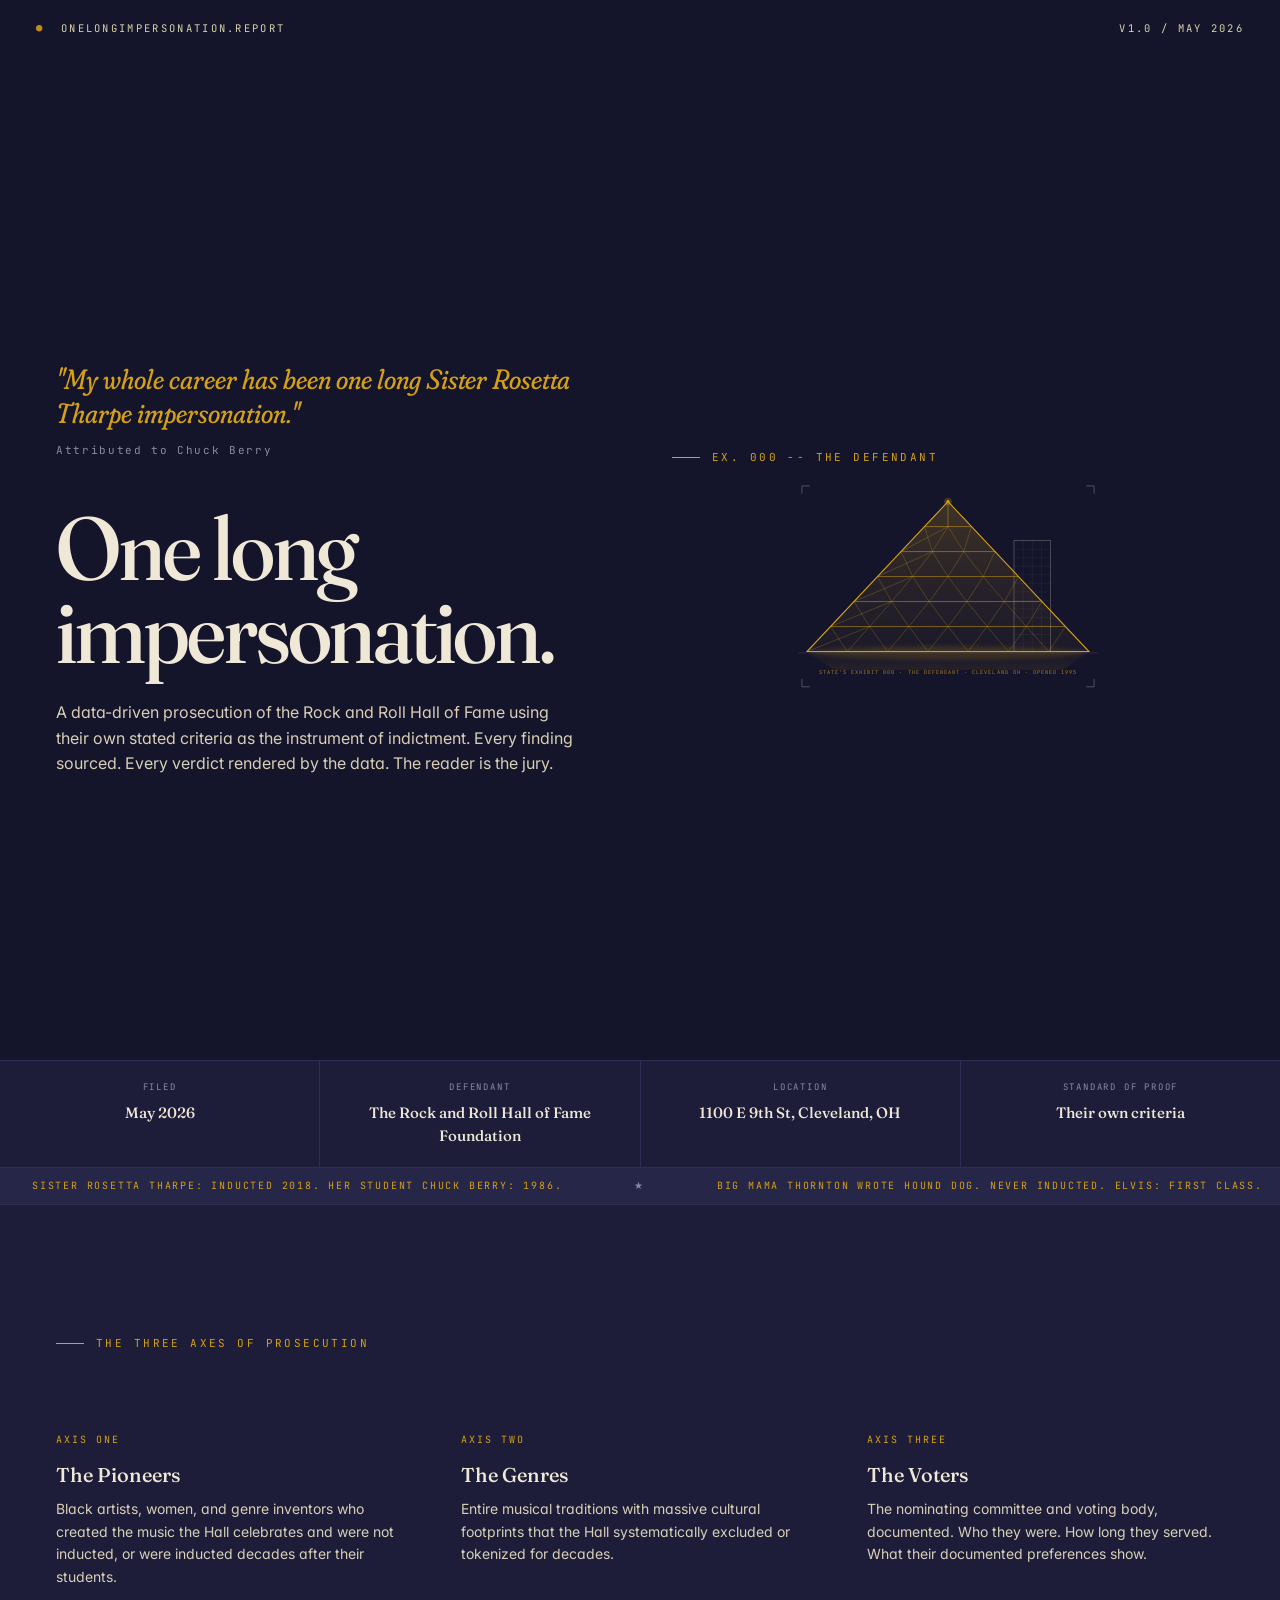
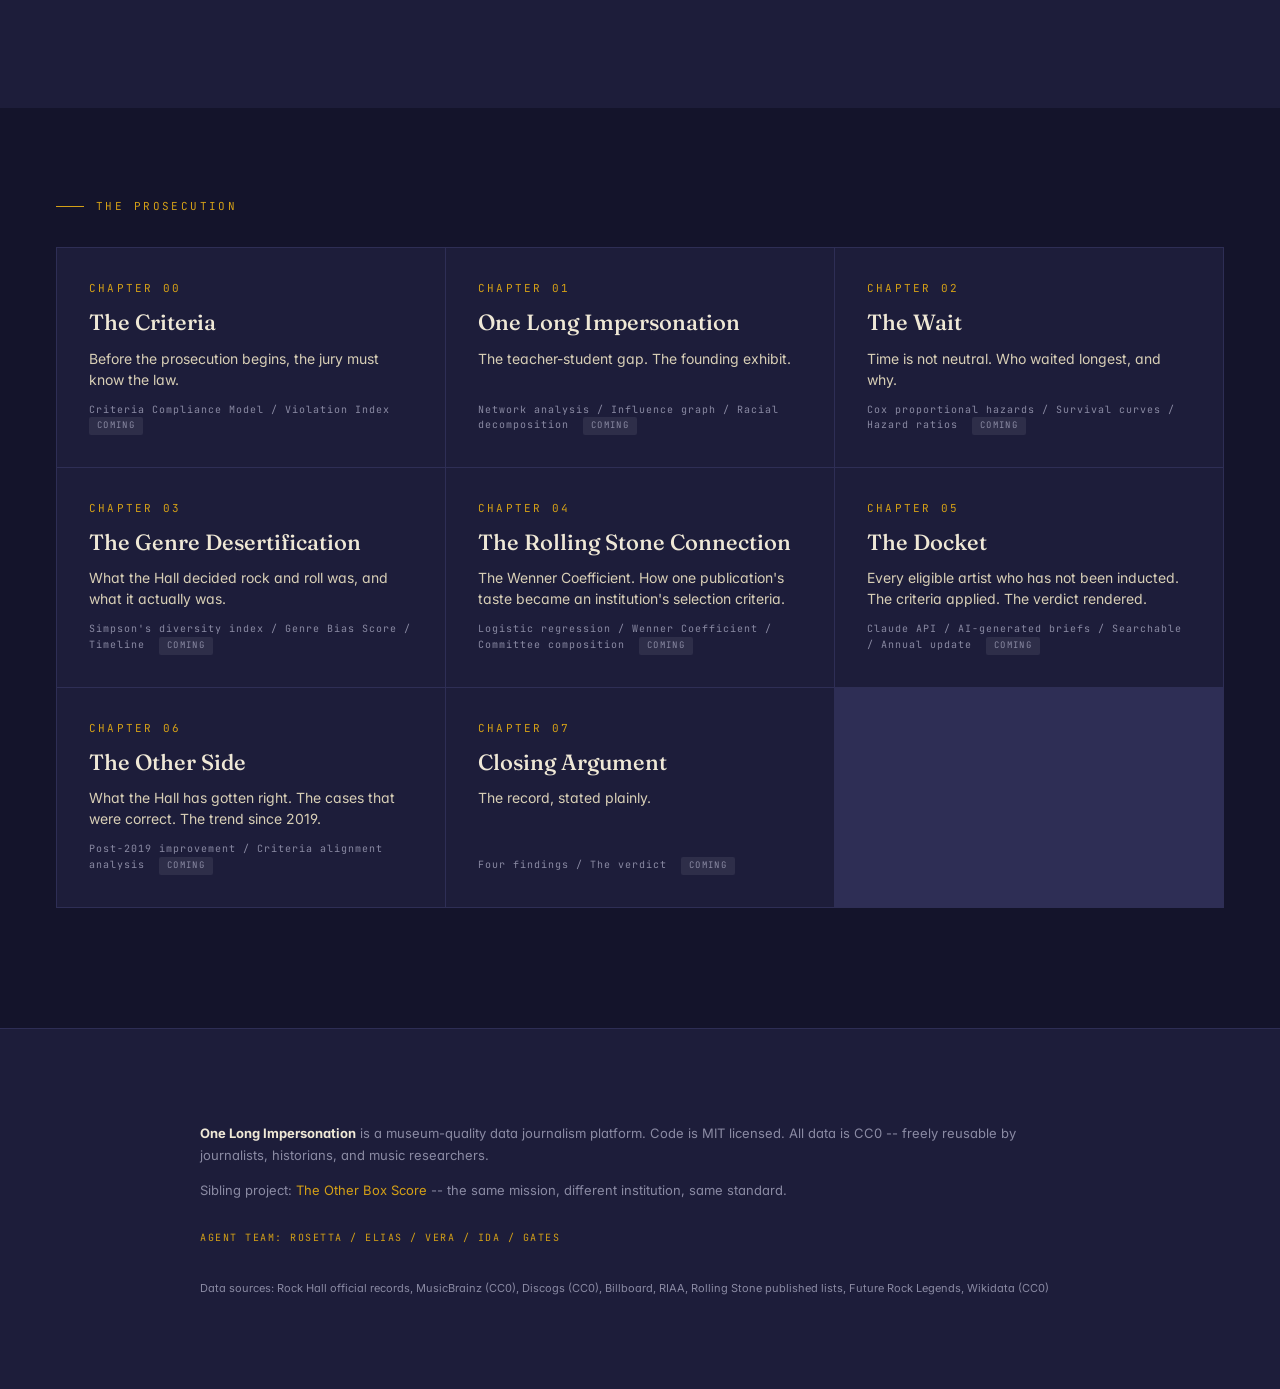
==== site/index.html @ cdcd9667 "[site] feat: Rock Hall-aware landing page with I.M. Pei pyramid Landing page now features: - I.M. Pe" ====
<!doctype html>
<html lang="en">
<head>
<meta charset="utf-8">
<title>One Long Impersonation -- A data-driven prosecution of the Rock and Roll Hall of Fame</title>
<meta name="viewport" content="width=device-width,initial-scale=1">
<meta name="description" content="A data-driven prosecution of the Rock and Roll Hall of Fame using their own stated criteria. Museum quality. Legally defensible. CC0 data.">
<meta property="og:title" content="One Long Impersonation">
<meta property="og:description" content="A data-driven prosecution of the Rock and Roll Hall of Fame using their own stated criteria. Museum quality. CC0 data.">
<meta property="og:type" content="website">
<meta property="og:url" content="https://onelongimpersonation.report/">
<meta property="og:site_name" content="One Long Impersonation">
<meta name="twitter:card" content="summary_large_image">
<meta name="twitter:title" content="One Long Impersonation">
<meta name="twitter:description" content="A data-driven prosecution of the Rock and Roll Hall of Fame using their own stated criteria.">
<link rel="stylesheet" href="../shared/design-tokens.css">
<style>
  /* ============================================
     HERO -- full-height with pyramid
     ============================================ */
  .shell-hero {
    min-height: 100vh;
    display: flex;
    flex-direction: column;
    justify-content: center;
    padding: 120px 0 40px;
    position: relative;
    overflow: hidden;
  }

  .hero-layout {
    display: grid;
    grid-template-columns: 1fr 1fr;
    gap: 64px;
    align-items: center;
  }

  .shell-quote {
    font-family: var(--serif);
    font-variation-settings: "SOFT" 100, "opsz" 144;
    font-style: italic;
    font-weight: 400;
    font-size: clamp(18px, 2.5vw, 28px);
    color: var(--gold);
    line-height: 1.2;
    margin: 0 0 12px;
  }

  .shell-attribution {
    font-family: var(--mono);
    font-size: 11px;
    letter-spacing: 0.15em;
    color: var(--mute);
    margin: 0 0 48px;
  }

  .shell-title {
    font-family: var(--serif);
    font-weight: 500;
    font-variation-settings: "SOFT" 30, "opsz" 144, "WONK" 0;
    font-size: clamp(44px, 7vw, 96px);
    letter-spacing: -0.025em;
    line-height: 0.92;
    color: var(--cream);
    margin: 0 0 28px;
  }

  .shell-subtitle {
    font-size: 16px;
    color: var(--cream-2);
    max-width: 520px;
    line-height: 1.6;
    margin: 0;
  }

  /* Pyramid container */
  .pyramid-exhibit {
    display: flex;
    flex-direction: column;
    align-items: center;
  }

  /* ============================================
     DOCKET STRIP -- the defendant named
     ============================================ */
  .docket-strip {
    display: flex;
    justify-content: center;
    gap: 0;
    border-top: 1px solid var(--rule);
    border-bottom: 1px solid var(--rule);
    background: var(--ink-2);
  }

  .docket-strip__item {
    flex: 1;
    padding: 20px 32px;
    text-align: center;
    border-right: 1px solid var(--rule);
  }

  .docket-strip__item:last-child {
    border-right: none;
  }

  .docket-strip__label {
    font-family: var(--mono);
    font-size: 9px;
    letter-spacing: 0.2em;
    text-transform: uppercase;
    color: var(--mute);
    margin-bottom: 6px;
  }

  .docket-strip__value {
    font-family: var(--serif);
    font-size: 15px;
    color: var(--cream);
    font-weight: 500;
  }

  /* ============================================
     MARQUEE -- scrolling prosecution facts
     ============================================ */
  .marquee-strip {
    overflow: hidden;
    white-space: nowrap;
    background: var(--ink-3);
    border-bottom: 1px solid var(--rule);
    padding: 10px 0;
    font-family: var(--mono);
    font-size: 10px;
    letter-spacing: 0.18em;
    text-transform: uppercase;
    color: var(--gold);
  }

  .marquee-inner {
    display: inline-block;
    animation: marquee-scroll 80s linear infinite;
  }

  .marquee-inner span {
    padding: 0 32px;
  }

  .marquee-star {
    color: var(--mute);
    padding: 0 8px;
  }

  @keyframes marquee-scroll {
    0%   { transform: translateX(0); }
    100% { transform: translateX(-50%); }
  }

  /* ============================================
     THREE AXES -- the prosecution's structure
     ============================================ */
  .axes-grid {
    display: grid;
    grid-template-columns: repeat(3, 1fr);
    gap: 48px;
    margin-top: 48px;
  }

  .axis-card__number {
    font-family: var(--mono);
    font-size: 10px;
    letter-spacing: 0.2em;
    color: var(--gold);
    text-transform: uppercase;
    margin-bottom: 12px;
  }

  .axis-card__title {
    font-family: var(--serif);
    font-size: 20px;
    font-weight: 500;
    color: var(--cream);
    margin-bottom: 8px;
  }

  .axis-card__desc {
    font-size: 14px;
    color: var(--cream-2);
    line-height: 1.6;
  }

  /* ============================================
     CHAPTER GRID
     ============================================ */
  .chapter-grid {
    display: grid;
    grid-template-columns: repeat(auto-fill, minmax(320px, 1fr));
    gap: 1px;
    background: var(--rule);
    border: 1px solid var(--rule);
  }

  .chapter-card {
    background: var(--ink-2);
    padding: 32px;
    display: flex;
    flex-direction: column;
    gap: 12px;
    transition: background 0.15s;
    text-decoration: none;
    color: inherit;
  }

  .chapter-card:hover { background: var(--ink-3); }

  .chapter-card__number {
    font-family: var(--mono);
    font-size: 11px;
    letter-spacing: 0.2em;
    color: var(--gold);
    text-transform: uppercase;
  }

  .chapter-card__title {
    font-family: var(--serif);
    font-size: 22px;
    font-weight: 500;
    color: var(--cream);
    line-height: 1.2;
  }

  .chapter-card__desc {
    font-size: 14px;
    color: var(--cream-2);
    line-height: 1.5;
  }

  .chapter-card__meta {
    font-family: var(--mono);
    font-size: 10px;
    letter-spacing: 0.1em;
    color: var(--mute);
    margin-top: auto;
  }

  .chapter-card__status {
    display: inline-block;
    padding: 2px 8px;
    border-radius: 2px;
    font-family: var(--mono);
    font-size: 9px;
    letter-spacing: 0.15em;
    text-transform: uppercase;
  }

  .chapter-card__status--live {
    background: rgba(212,166,74,0.15);
    color: var(--gold);
  }

  .chapter-card__status--coming {
    background: rgba(138,138,163,0.15);
    color: var(--mute);
  }

  /* Colophon */
  .colophon {
    font-size: 13px;
    color: var(--mute);
    line-height: 1.7;
  }
  .colophon a { color: var(--gold); text-decoration: none; }
  .colophon a:hover { text-decoration: underline; }

  /* ============================================
     RESPONSIVE
     ============================================ */
  @media (max-width: 768px) {
    .hero-layout { grid-template-columns: 1fr; gap: 40px; }
    .pyramid-exhibit { order: -1; }
    .axes-grid { grid-template-columns: 1fr; gap: 32px; }
    .chapter-grid { grid-template-columns: 1fr; }
    .docket-strip { flex-direction: column; }
    .docket-strip__item { border-right: none; border-bottom: 1px solid var(--rule); padding: 14px 24px; }
    .docket-strip__item:last-child { border-bottom: none; }
  }
</style>
</head>
<body>

<!-- Masthead -->
<div style="position:fixed; top:0; left:0; right:0; z-index:40; display:flex; justify-content:space-between; align-items:center; padding:20px 36px; mix-blend-mode:difference; color:var(--cream); pointer-events:none; font-family:var(--mono); font-size:10.5px; letter-spacing:0.22em; text-transform:uppercase">
  <span><span style="color:var(--gold)">&#9679;</span>&nbsp;&nbsp;onelongimpersonation.report</span>
  <span>v1.0 / May 2026</span>
</div>

<!-- =====================================================
     HERO -- Quote + Title + Pyramid Exhibit
     ===================================================== -->
<section class="section section--ink shell-hero">
  <div class="container">
    <div class="hero-layout">

      <div>
        <blockquote class="shell-quote">
          "My whole career has been one long Sister Rosetta Tharpe impersonation."
        </blockquote>
        <p class="shell-attribution">Attributed to Chuck Berry</p>

        <h1 class="shell-title">One long<br>impersonation.</h1>

        <p class="shell-subtitle">
          A data-driven prosecution of the Rock and Roll Hall of Fame using their own stated criteria
          as the instrument of indictment. Every finding sourced. Every verdict rendered by the data.
          The reader is the jury.
        </p>
      </div>

      <div class="pyramid-exhibit">
        <div class="exhibit-label" style="margin-bottom:16px; align-self:flex-start">
          <span>Ex. 000 -- The Defendant</span>
        </div>
        <div id="pyramid-svg"></div>
      </div>

    </div>
  </div>
</section>

<!-- =====================================================
     DOCKET STRIP -- Filed / Defendant / Standard
     ===================================================== -->
<div class="docket-strip">
  <div class="docket-strip__item">
    <div class="docket-strip__label">Filed</div>
    <div class="docket-strip__value">May 2026</div>
  </div>
  <div class="docket-strip__item">
    <div class="docket-strip__label">Defendant</div>
    <div class="docket-strip__value">The Rock and Roll Hall of Fame Foundation</div>
  </div>
  <div class="docket-strip__item">
    <div class="docket-strip__label">Location</div>
    <div class="docket-strip__value">1100 E 9th St, Cleveland, OH</div>
  </div>
  <div class="docket-strip__item">
    <div class="docket-strip__label">Standard of Proof</div>
    <div class="docket-strip__value">Their own criteria</div>
  </div>
</div>

<!-- =====================================================
     MARQUEE -- Scrolling prosecution facts
     ===================================================== -->
<div class="marquee-strip">
  <div class="marquee-inner">
    <span>Sister Rosetta Tharpe: inducted 2018. Her student Chuck Berry: 1986.</span>
    <span class="marquee-star">&#9733;</span>
    <span>Big Mama Thornton wrote Hound Dog. Never inducted. Elvis: first class.</span>
    <span class="marquee-star">&#9733;</span>
    <span>First heavy metal induction: 2006. The Hall opened in 1986.</span>
    <span class="marquee-star">&#9733;</span>
    <span>Electronic music inductions under Wenner: zero.</span>
    <span class="marquee-star">&#9733;</span>
    <span>Wenner, 2022: "Foreigner, Boston, Styx -- that whole era never came up."</span>
    <span class="marquee-star">&#9733;</span>
    <span>RS coverage vs wait time: rho = -0.43. 4 years with coverage. 13 without.</span>
    <span class="marquee-star">&#9733;</span>
    <span>Genre diversity improved 1.19x after Wenner exited.</span>
    <span class="marquee-star">&#9733;</span>
    <span>113 eligible artists. 113 cases built. The docket is open.</span>
    <span class="marquee-star">&#9733;</span>
    <!-- Duplicate for seamless loop -->
    <span>Sister Rosetta Tharpe: inducted 2018. Her student Chuck Berry: 1986.</span>
    <span class="marquee-star">&#9733;</span>
    <span>Big Mama Thornton wrote Hound Dog. Never inducted. Elvis: first class.</span>
    <span class="marquee-star">&#9733;</span>
    <span>First heavy metal induction: 2006. The Hall opened in 1986.</span>
    <span class="marquee-star">&#9733;</span>
    <span>Electronic music inductions under Wenner: zero.</span>
    <span class="marquee-star">&#9733;</span>
    <span>Wenner, 2022: "Foreigner, Boston, Styx -- that whole era never came up."</span>
    <span class="marquee-star">&#9733;</span>
    <span>RS coverage vs wait time: rho = -0.43. 4 years with coverage. 13 without.</span>
    <span class="marquee-star">&#9733;</span>
    <span>Genre diversity improved 1.19x after Wenner exited.</span>
    <span class="marquee-star">&#9733;</span>
    <span>113 eligible artists. 113 cases built. The docket is open.</span>
    <span class="marquee-star">&#9733;</span>
  </div>
</div>

<!-- =====================================================
     THREE AXES OF PROSECUTION
     ===================================================== -->
<section class="section section--ink2">
  <div class="container">
    <div class="exhibit-label" style="margin-bottom:32px">
      <span>The Three Axes of Prosecution</span>
    </div>

    <div class="axes-grid">
      <div class="axis-card">
        <div class="axis-card__number">Axis One</div>
        <div class="axis-card__title">The Pioneers</div>
        <div class="axis-card__desc">
          Black artists, women, and genre inventors who created the music the Hall celebrates
          and were not inducted, or were inducted decades after their students.
        </div>
      </div>
      <div class="axis-card">
        <div class="axis-card__number">Axis Two</div>
        <div class="axis-card__title">The Genres</div>
        <div class="axis-card__desc">
          Entire musical traditions with massive cultural footprints that the Hall
          systematically excluded or tokenized for decades.
        </div>
      </div>
      <div class="axis-card">
        <div class="axis-card__number">Axis Three</div>
        <div class="axis-card__title">The Voters</div>
        <div class="axis-card__desc">
          The nominating committee and voting body, documented. Who they were.
          How long they served. What their documented preferences show.
        </div>
      </div>
    </div>
  </div>
</section>

<!-- =====================================================
     CHAPTERS
     ===================================================== -->
<section class="section section--ink" style="padding-top:80px" id="chapters">
  <div class="container">
    <div class="exhibit-label" style="margin-bottom:32px">
      <span>The Prosecution</span>
    </div>
    <div class="chapter-grid" id="chapter-grid"></div>
  </div>
</section>

<!-- =====================================================
     COLOPHON
     ===================================================== -->
<section class="section section--ink2" style="padding:80px 0; border-top:1px solid var(--rule)">
  <div class="container container--narrow colophon">
    <p><strong style="color:var(--cream)">One Long Impersonation</strong> is a museum-quality data journalism
    platform. Code is MIT licensed. All data is CC0 -- freely reusable by journalists, historians,
    and music researchers.</p>

    <p>Sibling project: <a href="https://theotherboxscore.org">The Other Box Score</a> --
    the same mission, different institution, same standard.</p>

    <p style="margin-top:24px">
      <span class="mono" style="font-size:10px; letter-spacing:0.15em; text-transform:uppercase; color:var(--gold)">
        Agent team: Rosetta / Elias / Vera / Ida / Gates
      </span>
    </p>

    <p style="margin-top:32px; font-size:11px; color:var(--mute)">
      Data sources: Rock Hall official records, MusicBrainz (CC0), Discogs (CC0),
      Billboard, RIAA, Rolling Stone published lists, Future Rock Legends, Wikidata (CC0)
    </p>
  </div>
</section>

<!-- =====================================================
     SCRIPTS
     ===================================================== -->
<script>
(function() {
  // ---- PYRAMID SVG (I.M. Pei's Rock Hall) ----
  var W = 460, H = 320;
  var accent = '#d4a017', ink = '#efe8d6';
  var apex = { x: W * 0.50, y: 30 };
  var baseL = { x: W * 0.03, y: H - 60 };
  var baseR = { x: W * 0.97, y: H - 60 };
  var bands = 6;

  function lerp(a, b, t) { return { x: a.x + (b.x - a.x) * t, y: a.y + (b.y - a.y) * t }; }

  var bandLines = [];
  for (var i = 1; i <= bands; i++) {
    var t = i / bands;
    bandLines.push({ a: lerp(apex, baseL, t), b: lerp(apex, baseR, t), t: t });
  }

  // Trusses
  var trussPaths = '';
  for (var i = 1; i <= bands; i++) {
    var top = i === 1 ? { a: apex, b: apex } : { a: bandLines[i - 2].a, b: bandLines[i - 2].b };
    var bottom = bandLines[i - 1];
    var segs = i + 1, segsT = i;
    var ptsTop = [], ptsBot = [];
    for (var k = 0; k <= segsT; k++) {
      var tt = segsT === 0 ? 0 : k / segsT;
      ptsTop.push({ x: top.a.x + (top.b.x - top.a.x) * tt, y: top.a.y + (top.b.y - top.a.y) * tt });
    }
    for (var k = 0; k <= segs; k++) {
      var tt = k / segs;
      ptsBot.push({ x: bottom.a.x + (bottom.b.x - bottom.a.x) * tt, y: bottom.a.y + (bottom.b.y - bottom.a.y) * tt });
    }
    for (var k = 0; k < ptsBot.length; k++) {
      var bp = ptsBot[k];
      var leftIdx = Math.max(0, Math.floor(k * segsT / segs));
      var rightIdx = Math.min(segsT, leftIdx + 1);
      if (ptsTop[leftIdx]) trussPaths += '<line x1="'+bp.x+'" y1="'+bp.y+'" x2="'+ptsTop[leftIdx].x+'" y2="'+ptsTop[leftIdx].y+'"/>';
      if (ptsTop[rightIdx] && rightIdx !== leftIdx) trussPaths += '<line x1="'+bp.x+'" y1="'+bp.y+'" x2="'+ptsTop[rightIdx].x+'" y2="'+ptsTop[rightIdx].y+'"/>';
    }
  }

  // Tower
  var towerW = 56, towerH = 170;
  var towerX = W * 0.72, towerY = H - 60 - towerH;
  var towerLines = '';
  for (var i = 1; i <= 12; i++) towerLines += '<line x1="'+towerX+'" x2="'+(towerX+towerW)+'" y1="'+(towerY+i*towerH/13)+'" y2="'+(towerY+i*towerH/13)+'" stroke="'+ink+'" stroke-opacity="0.18" stroke-width="0.5"/>';
  for (var i = 1; i <= 3; i++) towerLines += '<line x1="'+(towerX+i*towerW/4)+'" x2="'+(towerX+i*towerW/4)+'" y1="'+towerY+'" y2="'+(towerY+towerH)+'" stroke="'+ink+'" stroke-opacity="0.18" stroke-width="0.5"/>';

  // Band lines
  var bandPaths = '';
  for (var i = 0; i < bandLines.length; i++) {
    var b = bandLines[i];
    bandPaths += '<line x1="'+b.a.x+'" y1="'+b.a.y+'" x2="'+b.b.x+'" y2="'+b.b.y+'"/>';
  }

  var svg = '<svg viewBox="0 0 '+W+' '+H+'" width="100%" style="display:block;max-width:460px" role="img" aria-label="I.M. Pei Rock and Roll Hall of Fame building, Cleveland OH. Prosecution Exhibit 000: The Defendant.">' +
    '<defs>' +
      '<linearGradient id="pg" x1="0" y1="0" x2="0" y2="1"><stop offset="0%" stop-color="'+accent+'" stop-opacity="0.22"/><stop offset="55%" stop-color="'+accent+'" stop-opacity="0.10"/><stop offset="100%" stop-color="'+accent+'" stop-opacity="0.04"/></linearGradient>' +
      '<linearGradient id="pgw" x1="0" y1="0" x2="0" y2="1"><stop offset="0%" stop-color="'+accent+'" stop-opacity="0"/><stop offset="100%" stop-color="'+accent+'" stop-opacity="0.18"/></linearGradient>' +
      '<filter id="ps" x="-20%" y="-20%" width="140%" height="140%"><feGaussianBlur stdDeviation="3"/></filter>' +
    '</defs>' +
    // Ground
    '<line x1="0" y1="'+(H-58)+'" x2="'+W+'" y2="'+(H-58)+'" stroke="'+ink+'" stroke-opacity="0.35" stroke-width="0.5"/>' +
    // Glow
    '<ellipse cx="'+(W/2)+'" cy="'+(H-58)+'" rx="'+(W*0.46)+'" ry="10" fill="'+accent+'" fill-opacity="0.18" filter="url(#ps)"/>' +
    // Tower
    '<g opacity="0.85"><rect x="'+towerX+'" y="'+towerY+'" width="'+towerW+'" height="'+towerH+'" fill="none" stroke="'+ink+'" stroke-opacity="0.55" stroke-width="0.8"/>'+towerLines+'</g>' +
    // Glass fill
    '<polygon points="'+apex.x+','+apex.y+' '+baseL.x+','+baseL.y+' '+baseR.x+','+baseR.y+'" fill="url(#pg)"/>' +
    // Trusses
    '<g stroke="'+accent+'" stroke-opacity="0.55" stroke-width="0.7">'+trussPaths+'</g>' +
    // Band lines
    '<g stroke="'+accent+'" stroke-opacity="0.85" stroke-width="0.9">'+bandPaths+'</g>' +
    // Outer edges
    '<polygon points="'+apex.x+','+apex.y+' '+baseL.x+','+baseL.y+' '+baseR.x+','+baseR.y+'" fill="none" stroke="'+accent+'" stroke-width="1.6"/>' +
    // Apex
    '<circle cx="'+apex.x+'" cy="'+apex.y+'" r="2.4" fill="'+accent+'"/><circle cx="'+apex.x+'" cy="'+apex.y+'" r="6" fill="'+accent+'" fill-opacity="0.25"/>' +
    // Floor reflection
    '<polygon points="'+baseL.x+','+baseL.y+' '+baseR.x+','+baseR.y+' '+(baseR.x-40)+','+(baseR.y+28)+' '+(baseL.x+40)+','+(baseL.y+28)+'" fill="url(#pgw)" opacity="0.55"/>' +
    // Crosshair ticks
    '<g stroke="'+ink+'" stroke-opacity="0.55" stroke-width="0.8" fill="none">' +
      '<path d="M6,6 L18,6 M6,6 L6,18"/>' +
      '<path d="M'+(W-6)+',6 L'+(W-18)+',6 M'+(W-6)+',6 L'+(W-6)+',18"/>' +
      '<path d="M6,'+(H-6)+' L18,'+(H-6)+' M6,'+(H-6)+' L6,'+(H-18)+'"/>' +
      '<path d="M'+(W-6)+','+(H-6)+' L'+(W-18)+','+(H-6)+' M'+(W-6)+','+(H-6)+' L'+(W-6)+','+(H-18)+'"/>' +
    '</g>' +
    // Exhibit label
    '<text x="'+apex.x+'" y="'+(H-26)+'" fill="'+accent+'" text-anchor="middle" font-family="\'JetBrains Mono\',monospace" font-size="8" letter-spacing="0.2em" text-transform="uppercase" opacity="0.75">STATE\'S EXHIBIT 000 &#183; THE DEFENDANT &#183; CLEVELAND OH &#183; OPENED 1995</text>' +
  '</svg>';

  document.getElementById('pyramid-svg').innerHTML = svg;

  // ---- CHAPTER GRID ----
  fetch('../chapters.json')
    .then(function(r) { return r.json(); })
    .then(function(data) {
      var grid = document.getElementById('chapter-grid');
      if (!grid || !data.chapters) return;
      data.chapters.forEach(function(ch) {
        var a = document.createElement('a');
        a.className = 'chapter-card';
        a.href = '..' + ch.url;
        var statusClass = ch.status === 'live' ? 'chapter-card__status--live' : 'chapter-card__status--coming';
        a.innerHTML =
          '<div class="chapter-card__number">Chapter ' + ch.number + '</div>' +
          '<div class="chapter-card__title">' + ch.title + '</div>' +
          '<div class="chapter-card__desc">' + ch.description + '</div>' +
          '<div class="chapter-card__meta">' + ch.meta +
            ' &nbsp;<span class="chapter-card__status ' + statusClass + '">' + ch.status + '</span></div>';
        grid.appendChild(a);
      });
    });
})();
</script>

</body>
</html>
---- shared/design-tokens.css ----
/* One Long Impersonation -- Shared Design Tokens */
/* Import this in every chapter and the shell */
/* Full design system documented in docs/design.md */

@import url("https://fonts.googleapis.com/css2?family=Fraunces:opsz,wght,SOFT,WONK@9..144,300..900,0..100,0..1&family=Inter:wght@300;400;500;600;700&family=JetBrains+Mono:wght@300;400;500;600&display=swap");

:root {
  /* Backgrounds */
  --ink:        #14142b;
  --ink-2:      #1d1d3a;
  --ink-3:      #262648;
  --rule:       #2e2e55;

  /* Paper surfaces (for light sections) */
  --paper:      #f1ece1;
  --paper-2:    #e8e1d1;
  --paper-3:    #ddd3bd;
  --bone:       #f6f2ea;

  /* Text */
  --cream:      #efe8d6;
  --cream-2:    #d8cfb6;
  --mute:       #8a8aa3;
  --rule-paper: #c8bea3;

  /* Accents */
  --gold:       #d4a017;
  --gold-hot:   #e8b727;
  --blood:      #b03434;
  --blood-deep: #7a1f1f;
  --moss:       #5f7d56;

  /* Typography */
  --serif:   "Fraunces", Georgia, serif;
  --sans:    "Inter", system-ui, sans-serif;
  --mono:    "JetBrains Mono", ui-monospace, monospace;
}

/* ------------------------------------------------
   TYPE SYSTEM
   ------------------------------------------------ */

/* Display -- large headlines */
.display {
  font-family: var(--serif);
  font-weight: 500;
  font-variation-settings: "SOFT" 30, "opsz" 144, "WONK" 0;
  letter-spacing: -0.02em;
  line-height: 0.96;
}

/* Display with wonk axis -- stylistic alternates */
.display-wonk {
  font-family: var(--serif);
  font-weight: 500;
  font-variation-settings: "SOFT" 60, "opsz" 144, "WONK" 1;
  letter-spacing: -0.025em;
  line-height: 0.95;
}

/* Serif body -- for pull quotes and opening statements */
.serif {
  font-family: var(--serif);
  font-variation-settings: "SOFT" 30, "opsz" 24;
}

/* Monospace -- for data labels, exhibit labels, annotations */
.mono {
  font-family: var(--mono);
  font-feature-settings: "ss02", "ss03";
}

/* Small caps -- for section labels and metadata */
.smallcaps {
  font-family: var(--sans);
  text-transform: uppercase;
  letter-spacing: 0.18em;
  font-weight: 600;
  font-size: 11px;
}

/* ------------------------------------------------
   SECTION PRIMITIVES
   ------------------------------------------------ */

.section { position: relative; padding: 120px 0; }
.section--paper { background: var(--paper); color: var(--ink); }
.section--bone  { background: var(--bone); color: var(--ink); }
.section--ink   { background: var(--ink); color: var(--cream); }
.section--ink2  { background: var(--ink-2); color: var(--cream); }

.container        { max-width: 1240px; margin: 0 auto; padding: 0 56px; }
.container--wide  { max-width: 1480px; }
.container--narrow { max-width: 880px; }

/* ------------------------------------------------
   COMPONENT TOKENS
   ------------------------------------------------ */

/* Horizontal rule */
.rule {
  height: 1px;
  background: currentColor;
  opacity: 0.18;
  border: 0;
  margin: 0;
}
.rule--gold {
  background: var(--gold);
  opacity: 0.55;
  height: 2px;
}

/* Exhibit label -- above every visualization */
.exhibit-label {
  display: inline-flex;
  align-items: center;
  gap: 12px;
  font-family: var(--mono);
  font-size: 11px;
  letter-spacing: 0.22em;
  text-transform: uppercase;
  color: var(--gold);
}
.exhibit-label::before {
  content: "";
  width: 28px;
  height: 1px;
  background: var(--gold);
}

/* Pull-quote / opening statement */
blockquote.statement {
  margin: 0;
  padding: 0;
  font-family: var(--serif);
  font-variation-settings: "SOFT" 100, "opsz" 144;
  font-style: italic;
  font-weight: 400;
  letter-spacing: -0.015em;
  line-height: 1.05;
}

/* Verdict stamp */
.stamp {
  display: inline-block;
  border: 2px solid var(--blood);
  color: var(--blood);
  padding: 6px 14px 4px;
  font-family: var(--serif);
  font-weight: 700;
  letter-spacing: 0.08em;
  text-transform: uppercase;
  transform: rotate(-3deg);
  font-size: 12px;
}

/* Cross-hatched accent pattern */
.hatch {
  background-image:
    repeating-linear-gradient(45deg,
      rgba(212,160,23,0.55) 0 1px,
      transparent 1px 6px);
}

/* Tabular numbers for data displays */
.tnum { font-variant-numeric: tabular-nums; }

/* ------------------------------------------------
   GLOBAL DEFAULTS
   ------------------------------------------------ */

html, body { margin: 0; padding: 0; }

body {
  background: var(--ink);
  color: var(--cream);
  font-family: var(--sans);
  font-size: 17px;
  line-height: 1.55;
  -webkit-font-smoothing: antialiased;
  text-rendering: optimizeLegibility;
  font-feature-settings: "ss01", "cv11";
}

a { color: inherit; text-decoration: none; }

::selection { background: var(--gold); color: var(--ink); }

::-webkit-scrollbar { width: 8px; }
::-webkit-scrollbar-track { background: transparent; }
::-webkit-scrollbar-thumb { background: rgba(212,160,23,0.3); border-radius: 4px; }

/* ------------------------------------------------
   RESPONSIVE
   ------------------------------------------------ */

@media (max-width: 768px) {
  .container { padding: 0 24px; }
  .section { padding: 80px 0; }
}

@media (max-width: 375px) {
  .container { padding: 0 16px; }
  .section { padding: 60px 0; }
  body { font-size: 15px; }
}
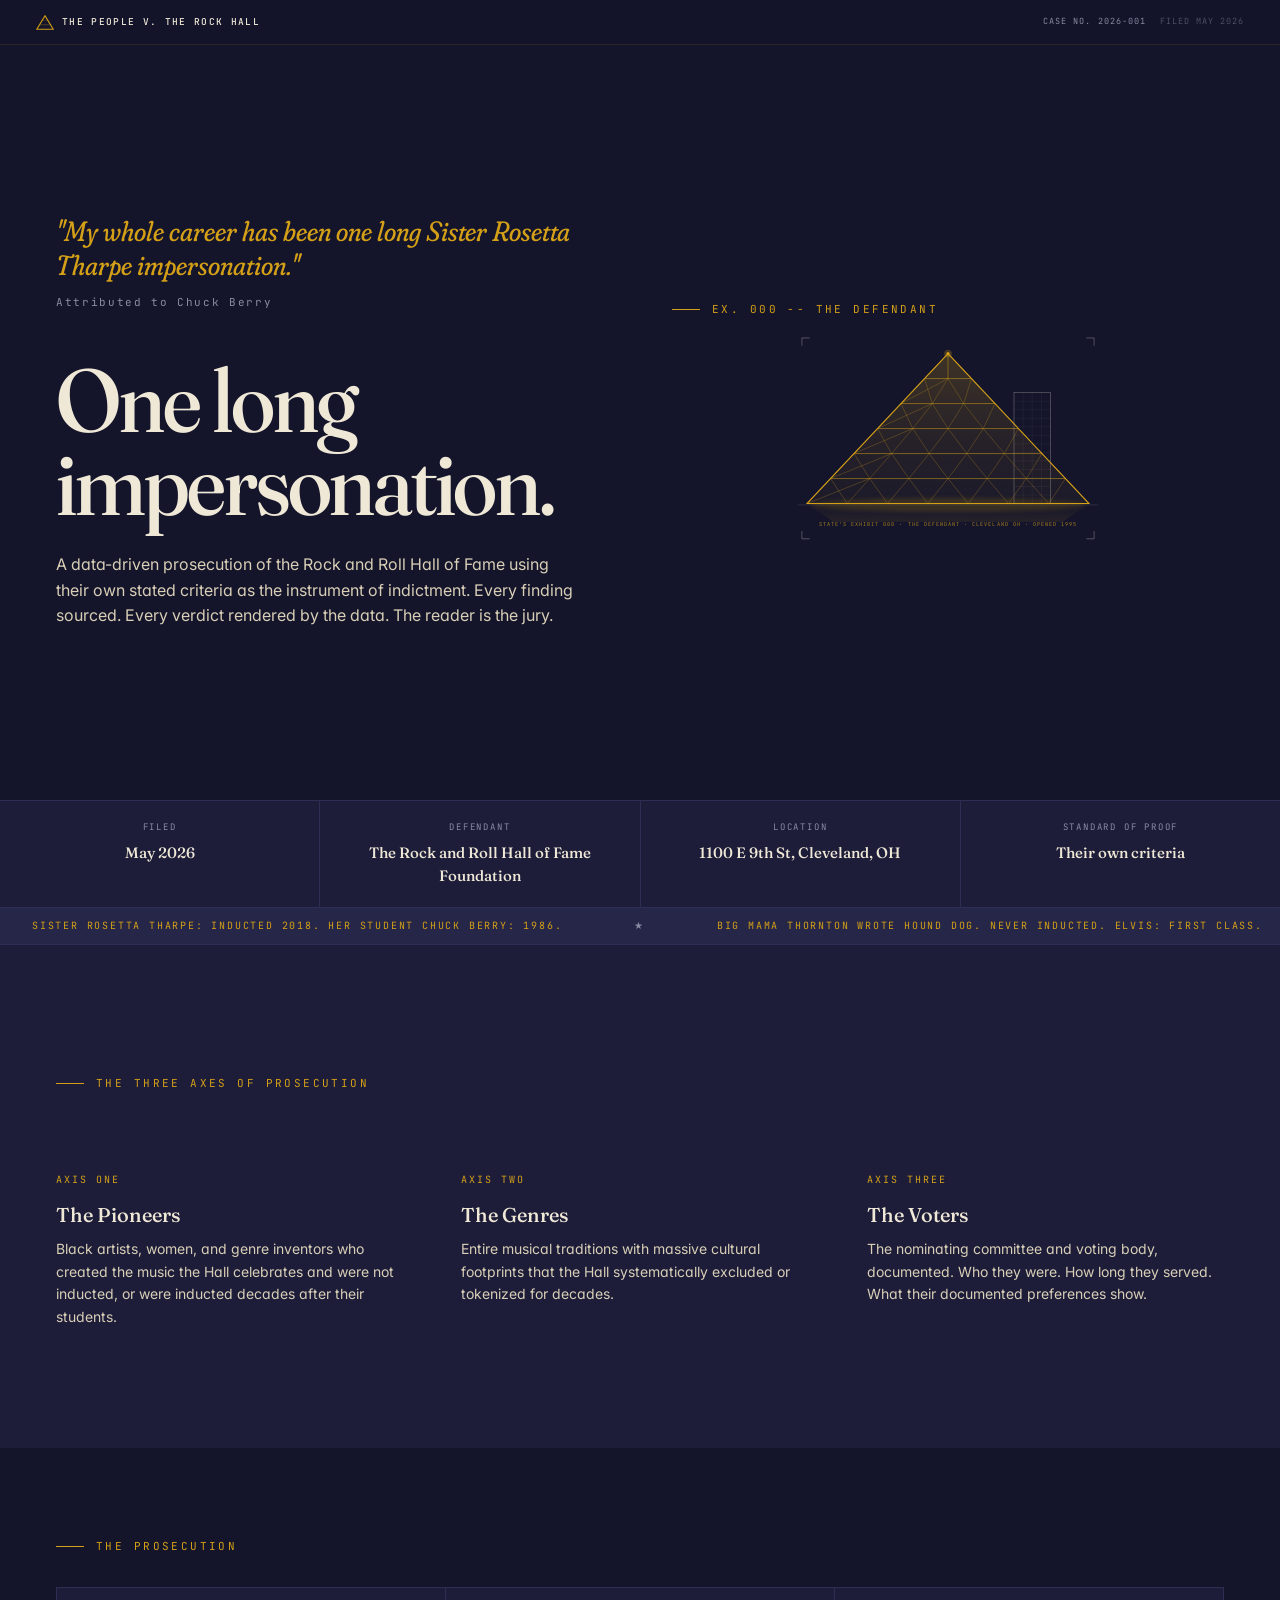
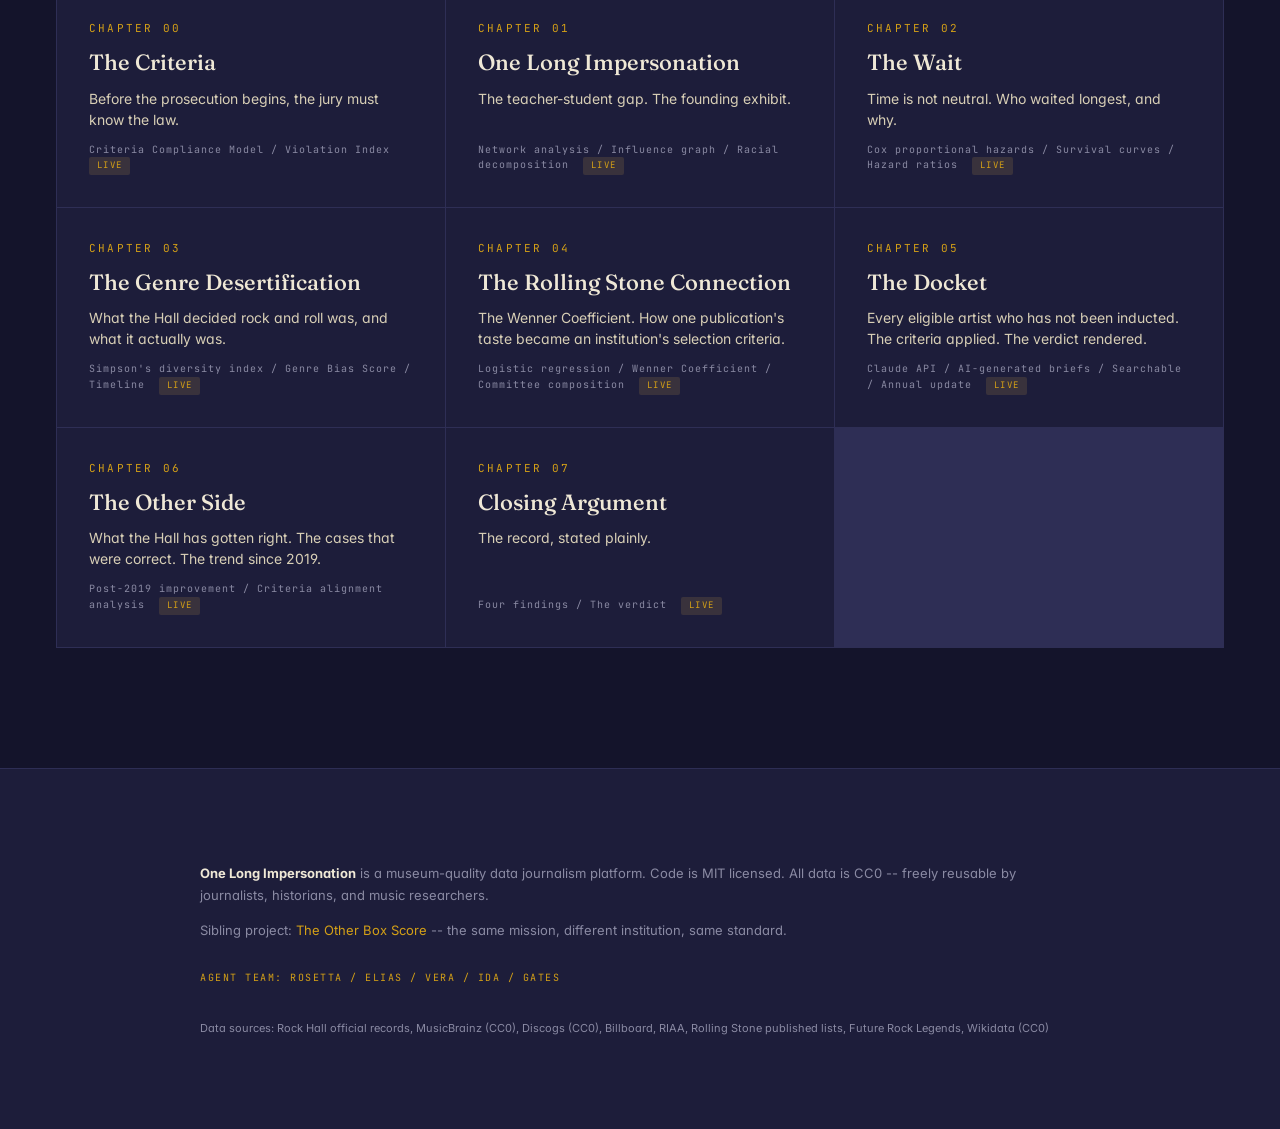
==== commit 1f98e880: "[site] feat: landing page nav matches chapter nav, hero fits viewport Replaced old inline masthead w" ====
--- a/site/index.html
+++ b/site/index.html
@@ -19,13 +19,15 @@
      HERO -- full-height with pyramid
      ============================================ */
   .shell-hero {
-    min-height: 100vh;
+    height: calc(100vh - 100px);
+    min-height: 500px;
     display: flex;
     flex-direction: column;
     justify-content: center;
-    padding: 120px 0 40px;
+    padding: 44px 0 0;
     position: relative;
     overflow: hidden;
+    box-sizing: border-box;
   }
 
   .hero-layout {
@@ -287,10 +289,15 @@
 <body>
 
 <!-- Masthead -->
-<div style="position:fixed; top:0; left:0; right:0; z-index:40; display:flex; justify-content:space-between; align-items:center; padding:20px 36px; mix-blend-mode:difference; color:var(--cream); pointer-events:none; font-family:var(--mono); font-size:10.5px; letter-spacing:0.22em; text-transform:uppercase">
-  <span><span style="color:var(--gold)">&#9679;</span>&nbsp;&nbsp;onelongimpersonation.report</span>
-  <span>v1.0 / May 2026</span>
-</div>
+<nav style="position:fixed; top:0; left:0; right:0; z-index:100; background:rgba(20,20,43,0.95); border-bottom:1px solid rgba(212,160,23,0.12); font-family:var(--mono); letter-spacing:0.15em; text-transform:uppercase">
+  <div style="max-width:1480px; margin:0 auto; padding:0 36px; height:44px; display:flex; align-items:center; justify-content:space-between">
+    <a href="/site/" style="display:flex; align-items:center; gap:8px; text-decoration:none; color:var(--cream)">
+      <svg viewBox="0 0 24 20" width="18" height="15"><polygon points="12,1 1,19 23,19" fill="none" stroke="#d4a017" stroke-width="1.5"/><line x1="4.5" y1="13" x2="19.5" y2="13" stroke="#d4a017" stroke-width="0.7" opacity="0.6"/><line x1="7" y1="7" x2="17" y2="7" stroke="#d4a017" stroke-width="0.7" opacity="0.4"/></svg>
+      <span style="font-size:9.5px; font-weight:500; letter-spacing:0.14em">The People v. The Rock Hall</span>
+    </a>
+    <span style="color:#8a8aa3; font-size:8.5px; letter-spacing:0.12em">Case No. 2026-001 <span style="color:rgba(138,138,163,0.5); margin-left:8px">Filed May 2026</span></span>
+  </div>
+</nav>
 
 <!-- =====================================================
      HERO -- Quote + Title + Pyramid Exhibit
@@ -566,17 +573,19 @@
       var grid = document.getElementById('chapter-grid');
       if (!grid || !data.chapters) return;
       data.chapters.forEach(function(ch) {
-        var a = document.createElement('a');
-        a.className = 'chapter-card';
-        a.href = '..' + ch.url;
-        var statusClass = ch.status === 'live' ? 'chapter-card__status--live' : 'chapter-card__status--coming';
-        a.innerHTML =
+        var isLive = ch.status === 'live';
+        var el = document.createElement(isLive ? 'a' : 'div');
+        el.className = 'chapter-card';
+        if (isLive) el.href = '..' + ch.url;
+        else el.style.cursor = 'default';
+        var statusClass = isLive ? 'chapter-card__status--live' : 'chapter-card__status--coming';
+        el.innerHTML =
           '<div class="chapter-card__number">Chapter ' + ch.number + '</div>' +
           '<div class="chapter-card__title">' + ch.title + '</div>' +
           '<div class="chapter-card__desc">' + ch.description + '</div>' +
           '<div class="chapter-card__meta">' + ch.meta +
             ' &nbsp;<span class="chapter-card__status ' + statusClass + '">' + ch.status + '</span></div>';
-        grid.appendChild(a);
+        grid.appendChild(el);
       });
     });
 })();
--- a/shared/design-tokens.css
+++ b/shared/design-tokens.css
@@ -84,8 +84,8 @@
    ------------------------------------------------ */
 
 .section { position: relative; padding: 120px 0; }
-.section--paper { background: var(--paper); color: var(--ink); }
-.section--bone  { background: var(--bone); color: var(--ink); }
+.section--paper { background: var(--ink-3); color: var(--cream); border-top: 1px solid rgba(212,160,23,0.15); }
+.section--bone  { background: #1a1a38; color: var(--cream); border-top: 1px solid rgba(212,160,23,0.15); }
 .section--ink   { background: var(--ink); color: var(--cream); }
 .section--ink2  { background: var(--ink-2); color: var(--cream); }
 
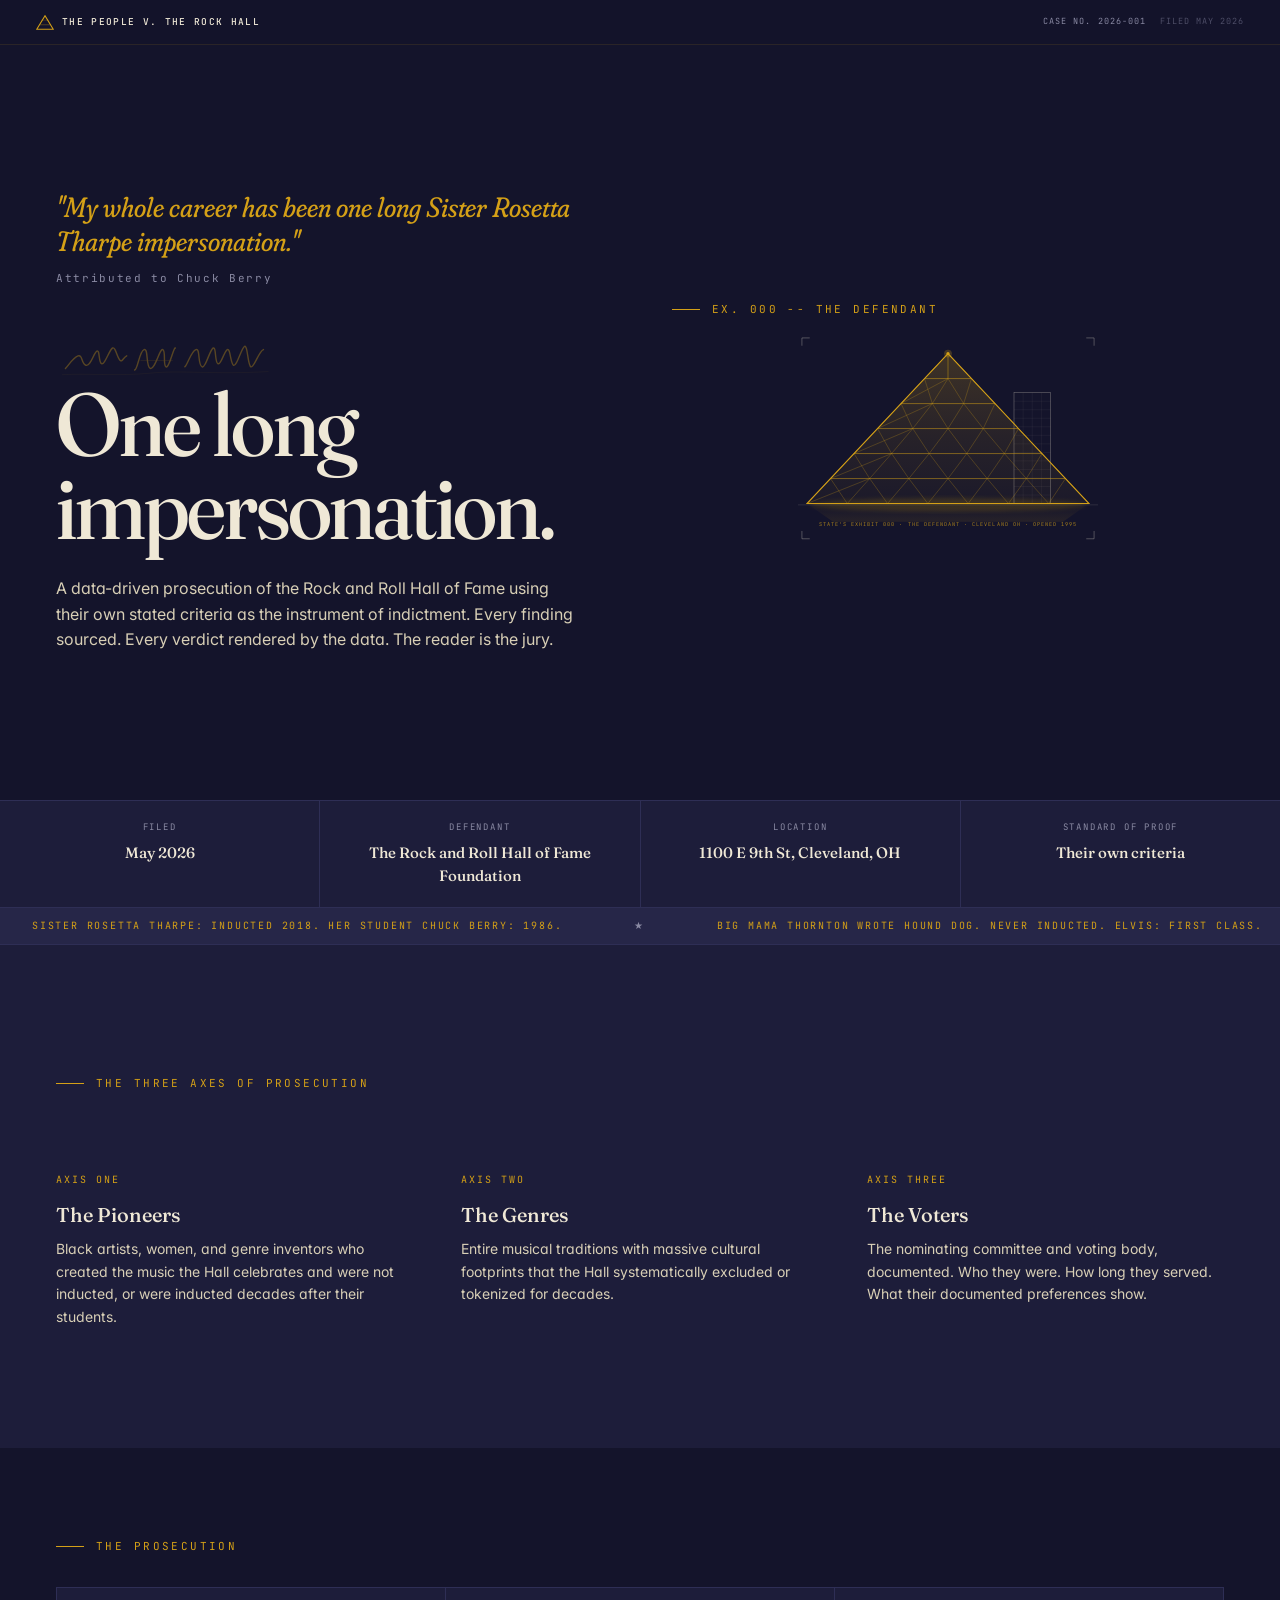
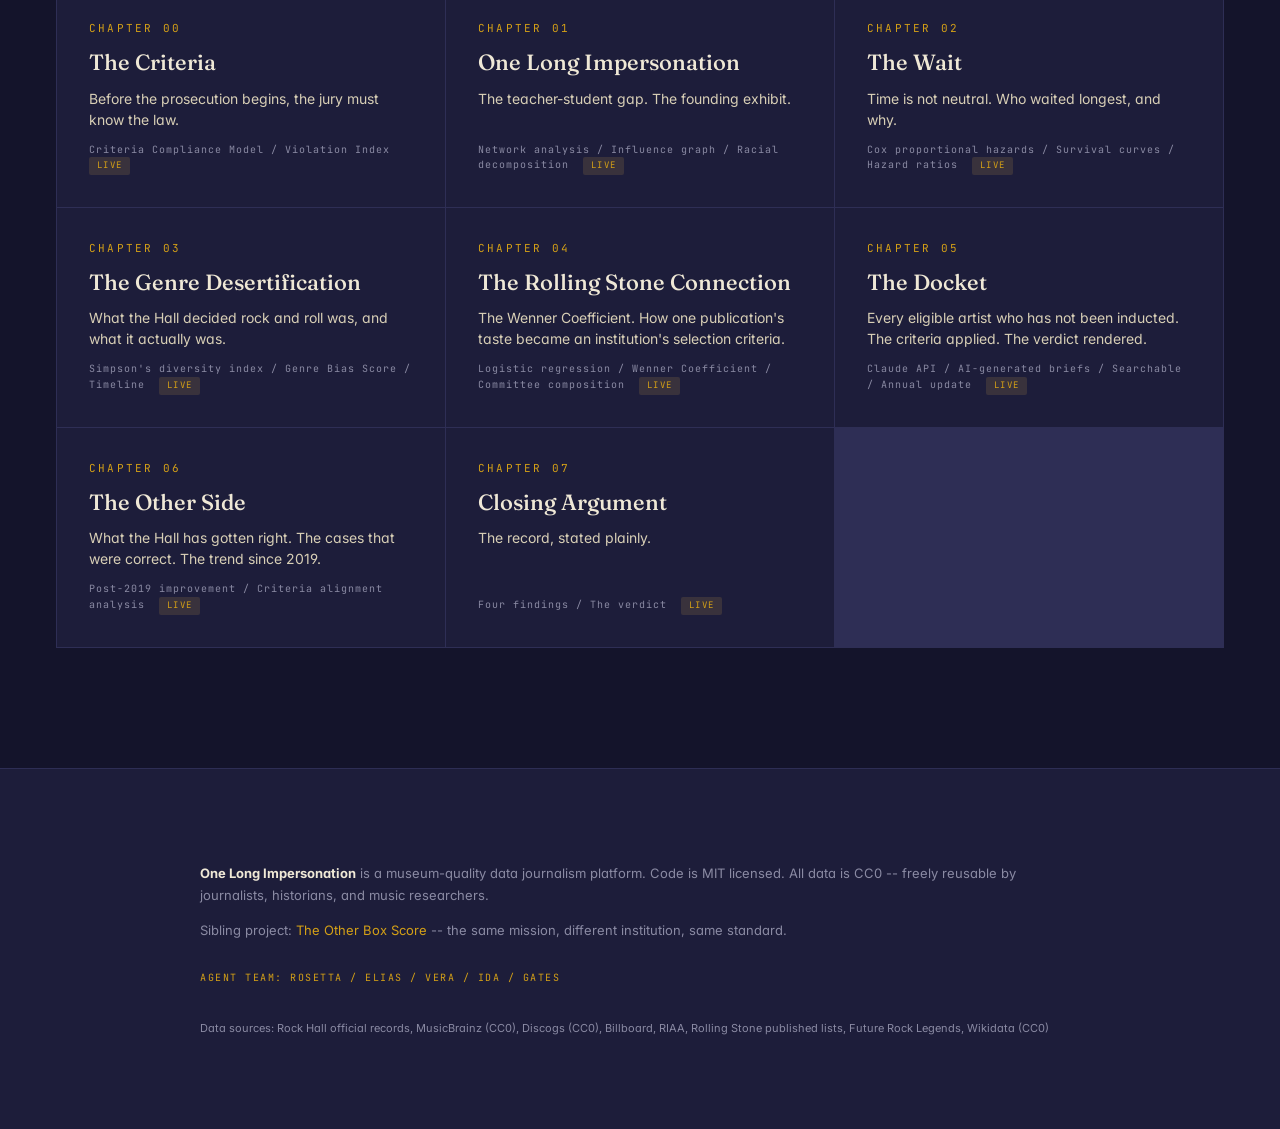
==== commit 3371128c: "[site] feat: add stylized Chuck Berry signature SVG under quote attribution Original hand-drawn SVG " ====
--- a/site/index.html
+++ b/site/index.html
@@ -311,6 +311,13 @@
           "My whole career has been one long Sister Rosetta Tharpe impersonation."
         </blockquote>
         <p class="shell-attribution">Attributed to Chuck Berry</p>
+        <svg class="chuck-sig" viewBox="0 0 280 60" width="220" height="48" role="img" aria-label="Chuck Berry signature" style="display:block; margin:12px 0 0; opacity:0.35">
+          <path d="M12,42 C16,38 22,28 28,26 C34,24 32,36 38,38 C44,40 48,22 52,20 C56,18 54,34 58,36 C62,38 68,18 72,16 C76,14 78,30 82,32 C84,34 86,28 90,26" fill="none" stroke="#d4a017" stroke-width="1.8" stroke-linecap="round"/>
+          <path d="M100,44 C104,44 106,20 112,18 C118,16 114,40 120,42 C126,44 132,16 136,18 C140,20 136,38 140,40 C144,42 150,14 152,16" fill="none" stroke="#d4a017" stroke-width="1.8" stroke-linecap="round"/>
+          <path d="M108,32 L148,32" fill="none" stroke="#d4a017" stroke-width="0.8" stroke-linecap="round" opacity="0.5"/>
+          <path d="M164,40 C168,36 172,20 178,18 C184,16 180,38 186,40 C190,42 196,18 200,16 C204,14 202,34 206,36 C210,38 214,20 218,18 C222,16 222,36 226,38 C230,40 236,16 240,14 C244,12 244,38 248,40 C252,42 258,20 264,18" fill="none" stroke="#d4a017" stroke-width="1.8" stroke-linecap="round"/>
+          <path d="M8,50 C40,48 80,52 120,48 C160,44 200,50 270,46" fill="none" stroke="#d4a017" stroke-width="0.6" stroke-linecap="round" opacity="0.3"/>
+        </svg>
 
         <h1 class="shell-title">One long<br>impersonation.</h1>
 
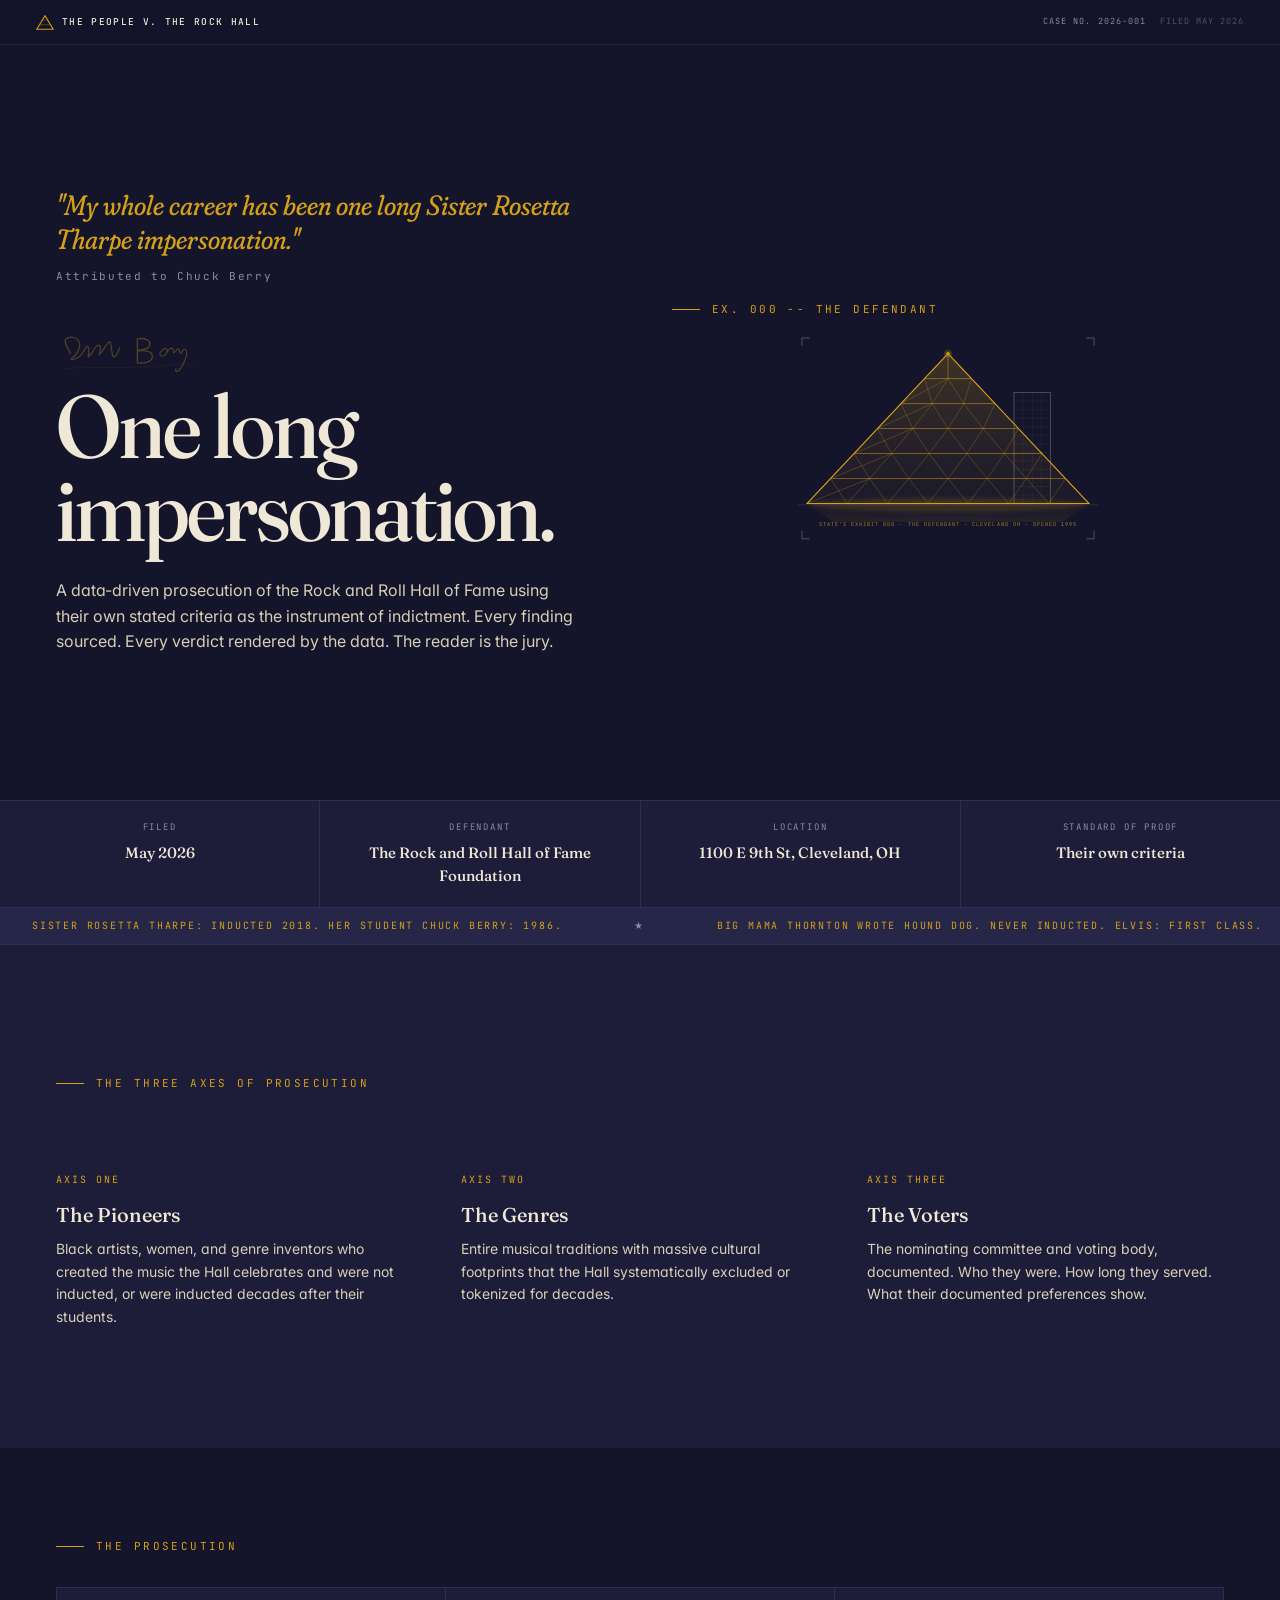
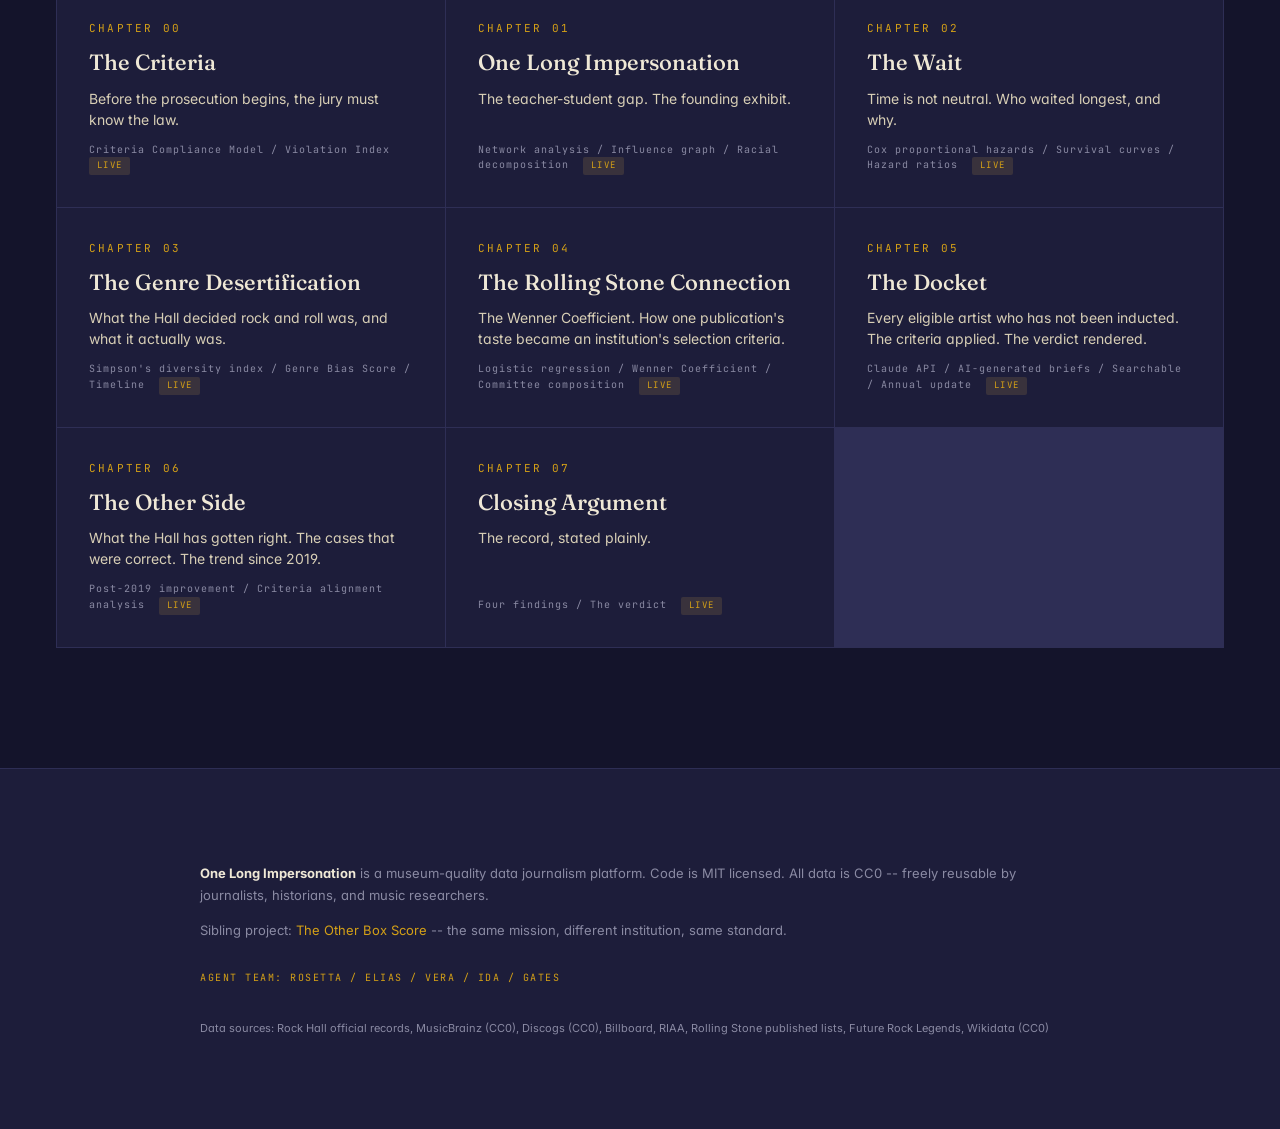
==== commit f07ce9c3: "[site] fix: redo Chuck Berry signature SVG with natural cursive strokes Previous version looked like" ====
--- a/site/index.html
+++ b/site/index.html
@@ -311,12 +311,15 @@
           "My whole career has been one long Sister Rosetta Tharpe impersonation."
         </blockquote>
         <p class="shell-attribution">Attributed to Chuck Berry</p>
-        <svg class="chuck-sig" viewBox="0 0 280 60" width="220" height="48" role="img" aria-label="Chuck Berry signature" style="display:block; margin:12px 0 0; opacity:0.35">
-          <path d="M12,42 C16,38 22,28 28,26 C34,24 32,36 38,38 C44,40 48,22 52,20 C56,18 54,34 58,36 C62,38 68,18 72,16 C76,14 78,30 82,32 C84,34 86,28 90,26" fill="none" stroke="#d4a017" stroke-width="1.8" stroke-linecap="round"/>
-          <path d="M100,44 C104,44 106,20 112,18 C118,16 114,40 120,42 C126,44 132,16 136,18 C140,20 136,38 140,40 C144,42 150,14 152,16" fill="none" stroke="#d4a017" stroke-width="1.8" stroke-linecap="round"/>
-          <path d="M108,32 L148,32" fill="none" stroke="#d4a017" stroke-width="0.8" stroke-linecap="round" opacity="0.5"/>
-          <path d="M164,40 C168,36 172,20 178,18 C184,16 180,38 186,40 C190,42 196,18 200,16 C204,14 202,34 206,36 C210,38 214,20 218,18 C222,16 222,36 226,38 C230,40 236,16 240,14 C244,12 244,38 248,40 C252,42 258,20 264,18" fill="none" stroke="#d4a017" stroke-width="1.8" stroke-linecap="round"/>
-          <path d="M8,50 C40,48 80,52 120,48 C160,44 200,50 270,46" fill="none" stroke="#d4a017" stroke-width="0.6" stroke-linecap="round" opacity="0.3"/>
+        <svg class="chuck-sig" viewBox="0 0 320 70" width="240" height="52" role="img" aria-label="Stylized Chuck Berry signature" style="display:block; margin:16px 0 0; opacity:0.32">
+          <!-- C-h-u-c-k -->
+          <path d="M18,28 C14,18 8,12 12,8 C18,3 28,6 30,14 C32,20 26,30 20,34 C16,37 24,36 30,32 C34,29 36,22 40,18 C42,16 44,24 42,30 C40,36 46,28 50,22 C52,18 56,14 58,18 C60,24 54,32 58,28 C62,24 66,14 70,12 C74,10 72,28 76,32 C78,34 82,26 84,20" fill="none" stroke="#d4a017" stroke-width="1.6" stroke-linecap="round" stroke-linejoin="round"/>
+          <!-- space + B -->
+          <path d="M108,8 L108,40 M108,8 C118,6 128,10 124,18 C120,24 110,22 108,24 C110,24 126,22 128,30 C130,38 118,42 108,40" fill="none" stroke="#d4a017" stroke-width="1.8" stroke-linecap="round" stroke-linejoin="round"/>
+          <!-- e-r-r-y -->
+          <path d="M138,28 C142,20 148,18 148,24 C148,30 138,34 138,28 M148,26 C150,22 154,18 156,22 C157,24 155,28 158,26 C160,24 162,20 164,22 C166,24 164,30 168,26 C170,22 172,20 174,24 C176,30 170,42 166,48 C162,54 158,52 160,48" fill="none" stroke="#d4a017" stroke-width="1.5" stroke-linecap="round" stroke-linejoin="round"/>
+          <!-- underline flourish -->
+          <path d="M10,48 C50,44 100,50 160,42 C180,40 190,44 178,46" fill="none" stroke="#d4a017" stroke-width="0.7" stroke-linecap="round" opacity="0.4"/>
         </svg>
 
         <h1 class="shell-title">One long<br>impersonation.</h1>
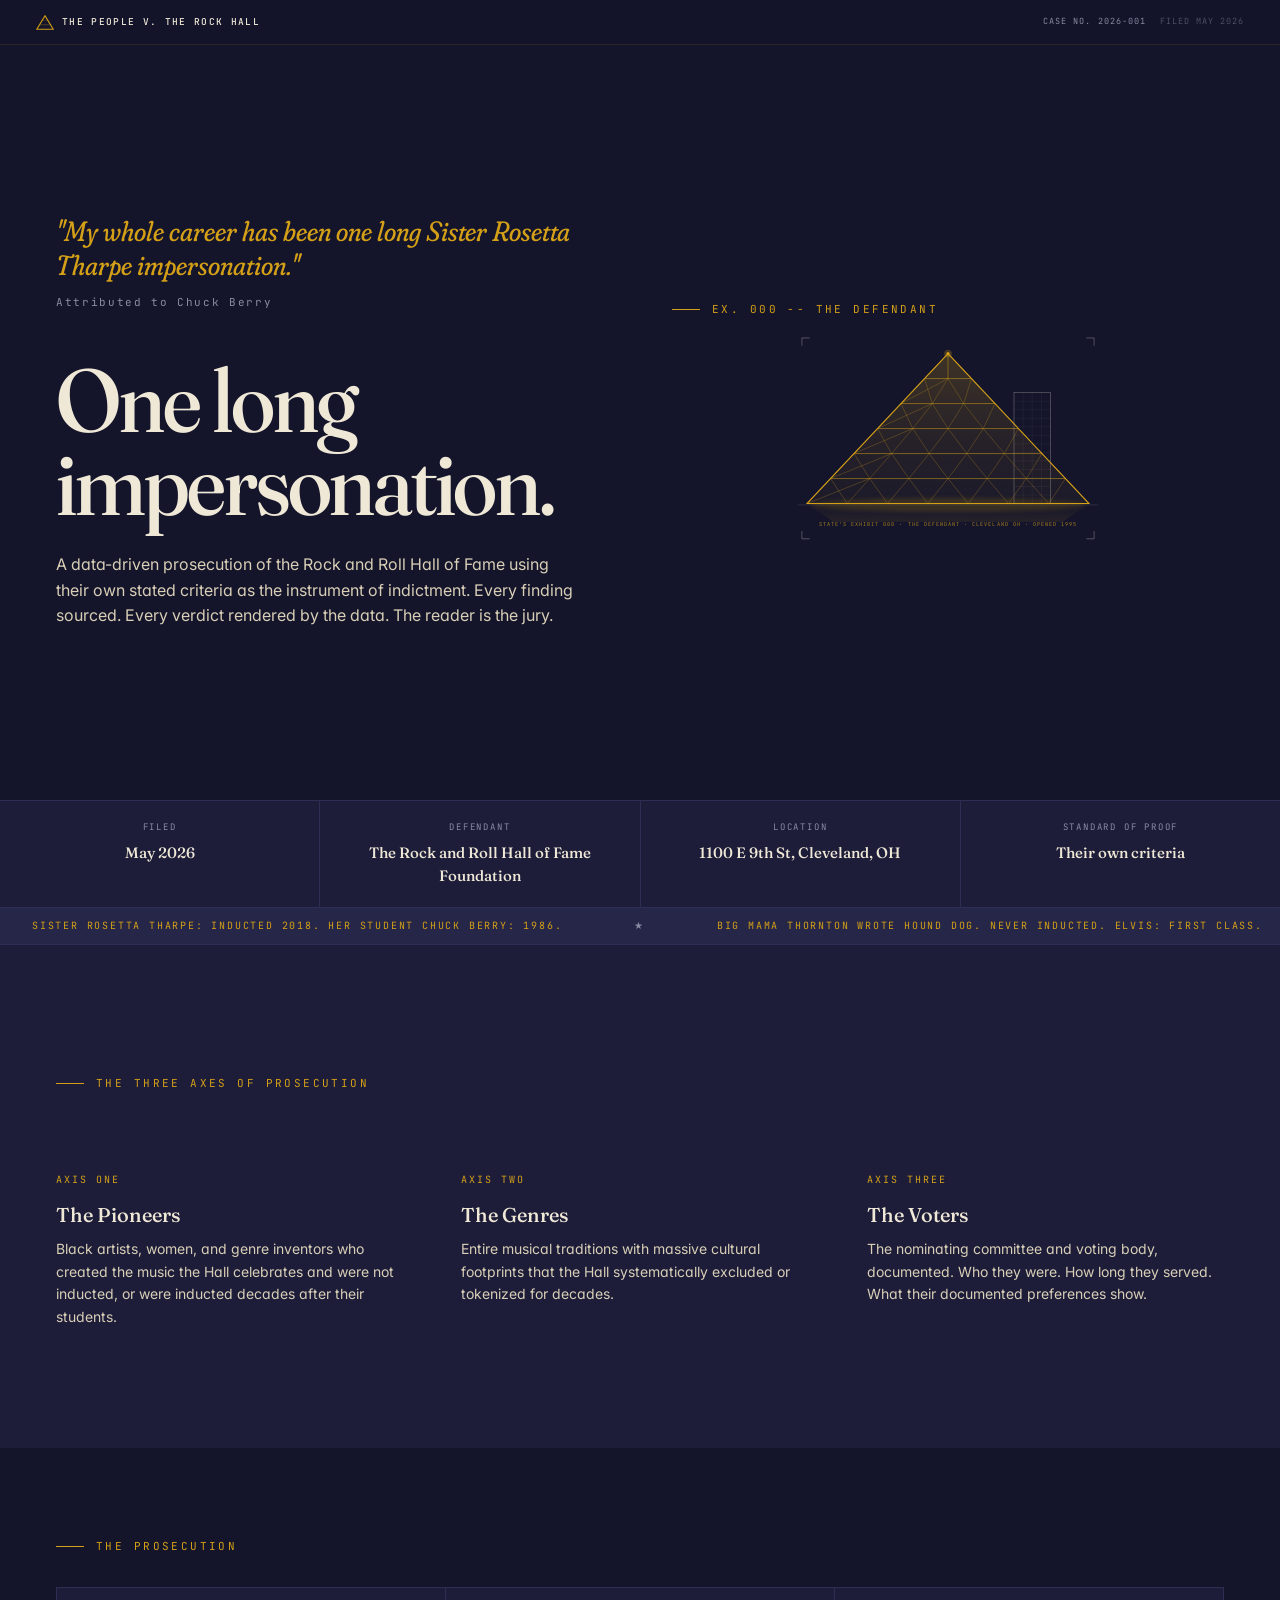
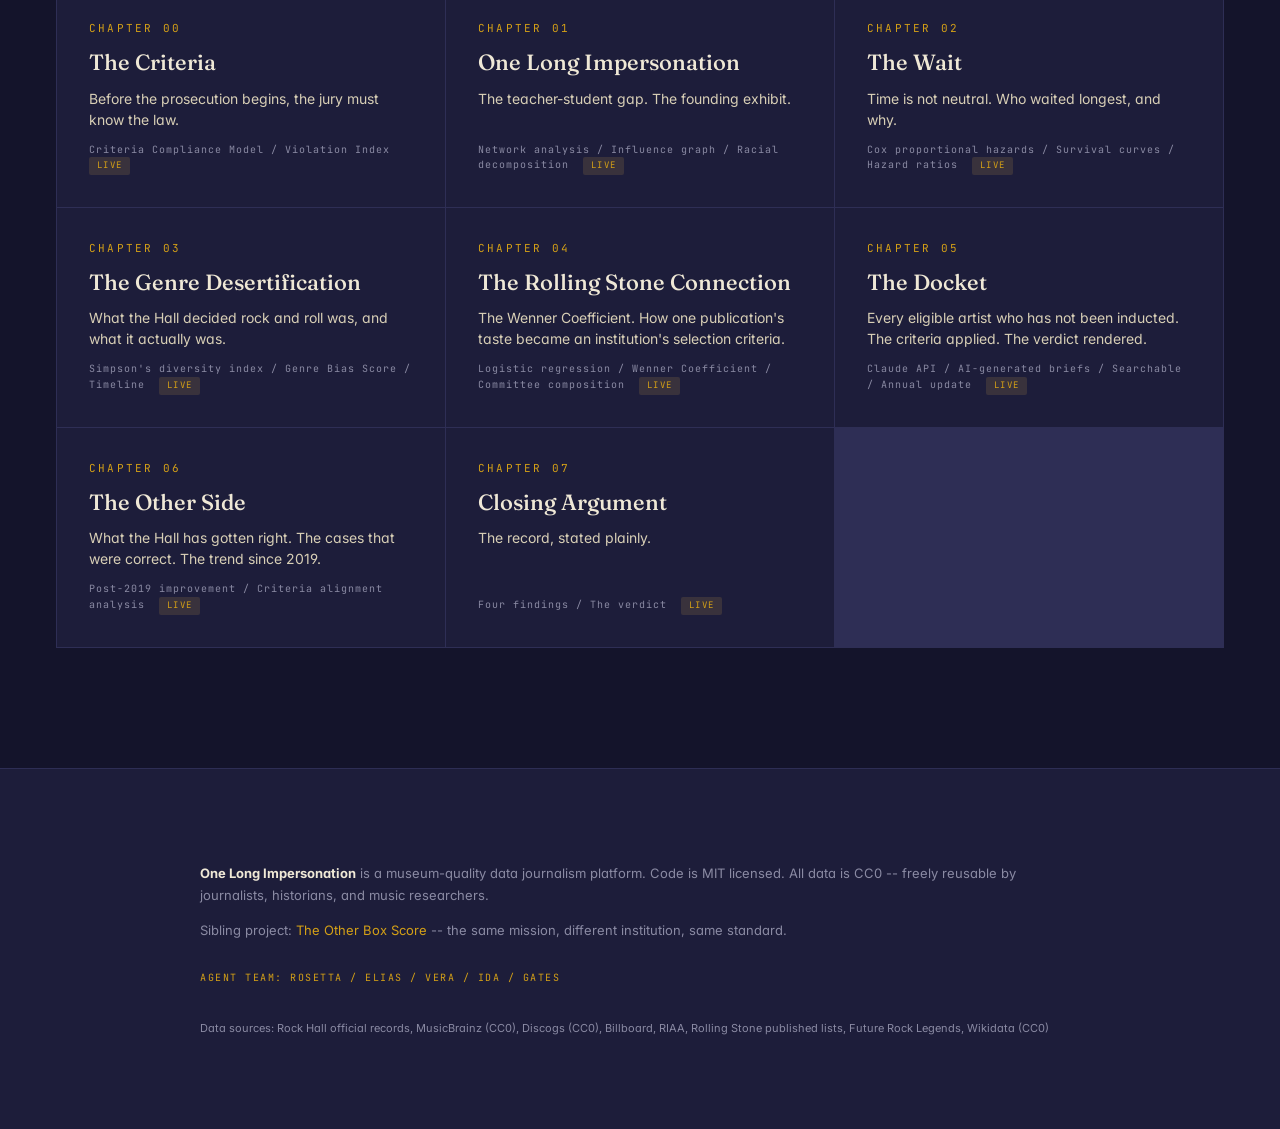
==== commit e4266c64: "[site] fix: remove Chuck Berry signature SVG, not working Co-Authored-By: Claude Opus 4.6 (1M contex" ====
--- a/site/index.html
+++ b/site/index.html
@@ -311,16 +311,6 @@
           "My whole career has been one long Sister Rosetta Tharpe impersonation."
         </blockquote>
         <p class="shell-attribution">Attributed to Chuck Berry</p>
-        <svg class="chuck-sig" viewBox="0 0 320 70" width="240" height="52" role="img" aria-label="Stylized Chuck Berry signature" style="display:block; margin:16px 0 0; opacity:0.32">
-          <!-- C-h-u-c-k -->
-          <path d="M18,28 C14,18 8,12 12,8 C18,3 28,6 30,14 C32,20 26,30 20,34 C16,37 24,36 30,32 C34,29 36,22 40,18 C42,16 44,24 42,30 C40,36 46,28 50,22 C52,18 56,14 58,18 C60,24 54,32 58,28 C62,24 66,14 70,12 C74,10 72,28 76,32 C78,34 82,26 84,20" fill="none" stroke="#d4a017" stroke-width="1.6" stroke-linecap="round" stroke-linejoin="round"/>
-          <!-- space + B -->
-          <path d="M108,8 L108,40 M108,8 C118,6 128,10 124,18 C120,24 110,22 108,24 C110,24 126,22 128,30 C130,38 118,42 108,40" fill="none" stroke="#d4a017" stroke-width="1.8" stroke-linecap="round" stroke-linejoin="round"/>
-          <!-- e-r-r-y -->
-          <path d="M138,28 C142,20 148,18 148,24 C148,30 138,34 138,28 M148,26 C150,22 154,18 156,22 C157,24 155,28 158,26 C160,24 162,20 164,22 C166,24 164,30 168,26 C170,22 172,20 174,24 C176,30 170,42 166,48 C162,54 158,52 160,48" fill="none" stroke="#d4a017" stroke-width="1.5" stroke-linecap="round" stroke-linejoin="round"/>
-          <!-- underline flourish -->
-          <path d="M10,48 C50,44 100,50 160,42 C180,40 190,44 178,46" fill="none" stroke="#d4a017" stroke-width="0.7" stroke-linecap="round" opacity="0.4"/>
-        </svg>
 
         <h1 class="shell-title">One long<br>impersonation.</h1>
 
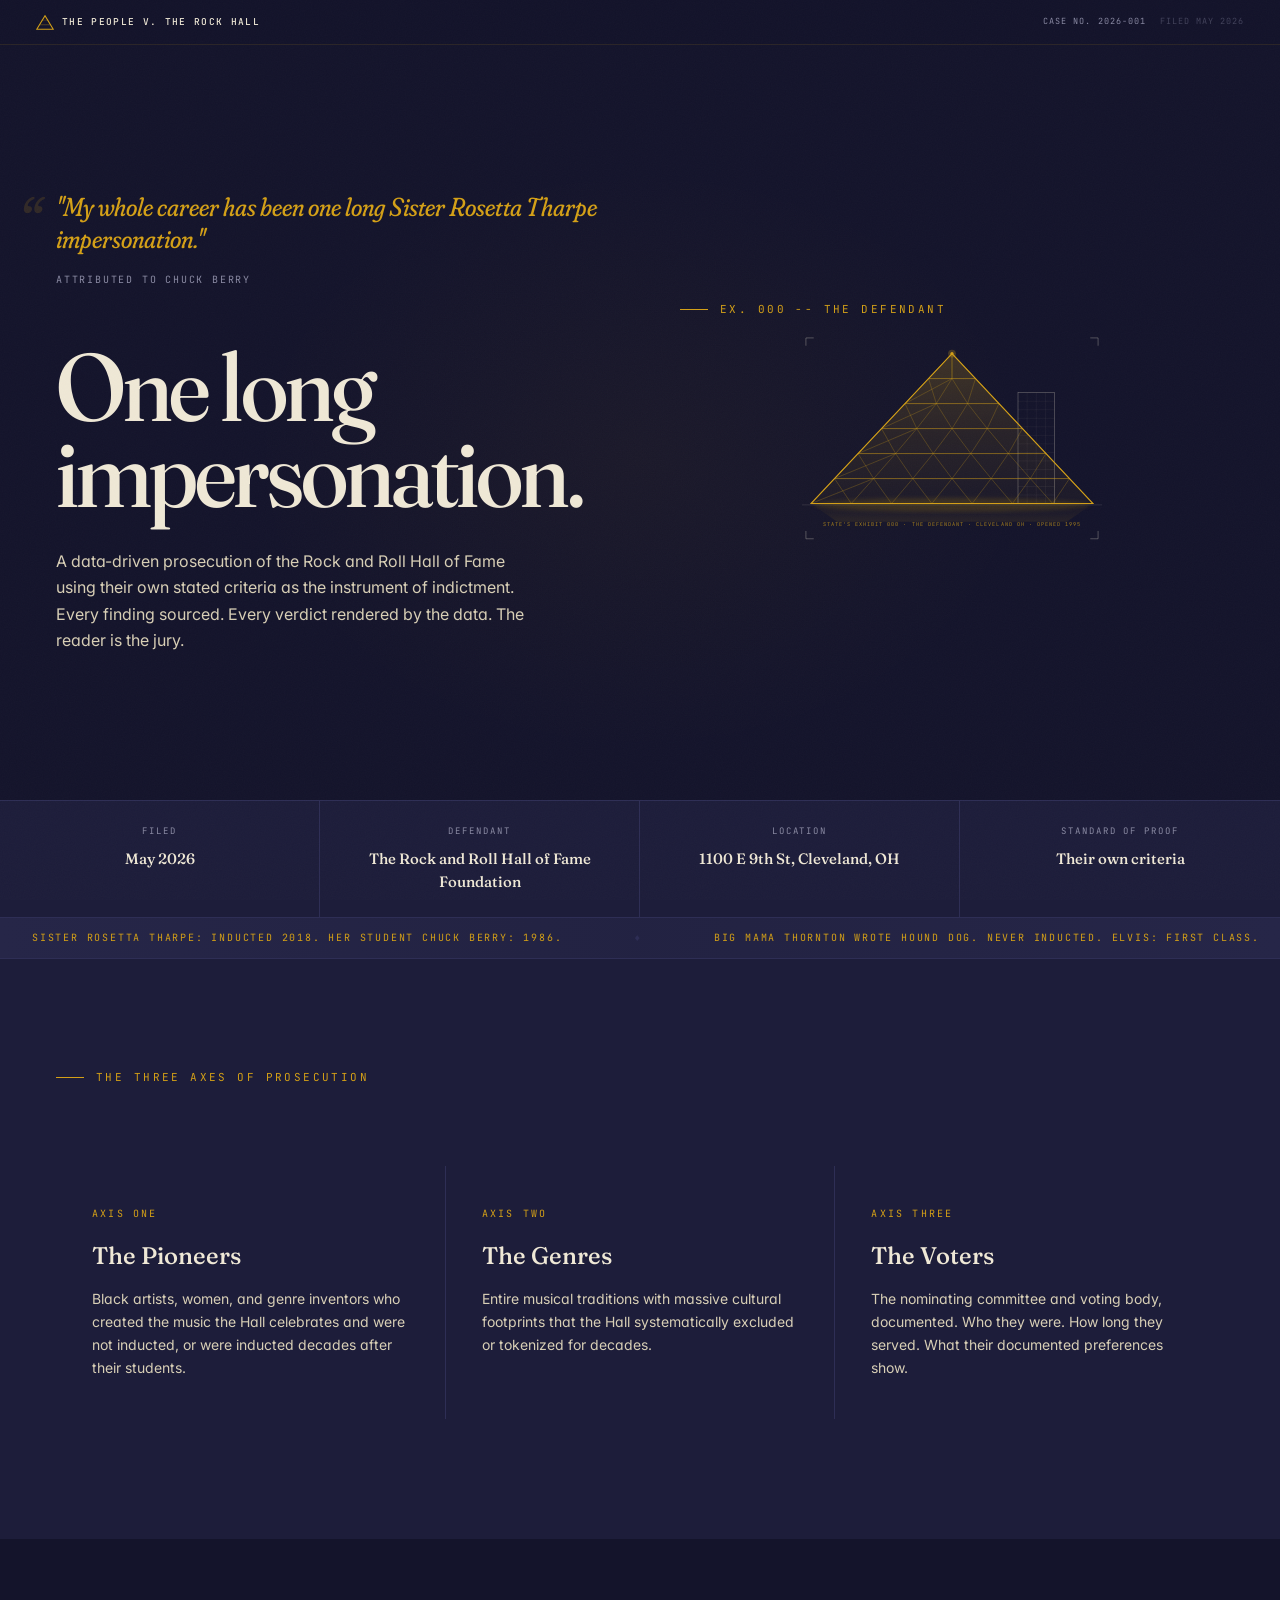
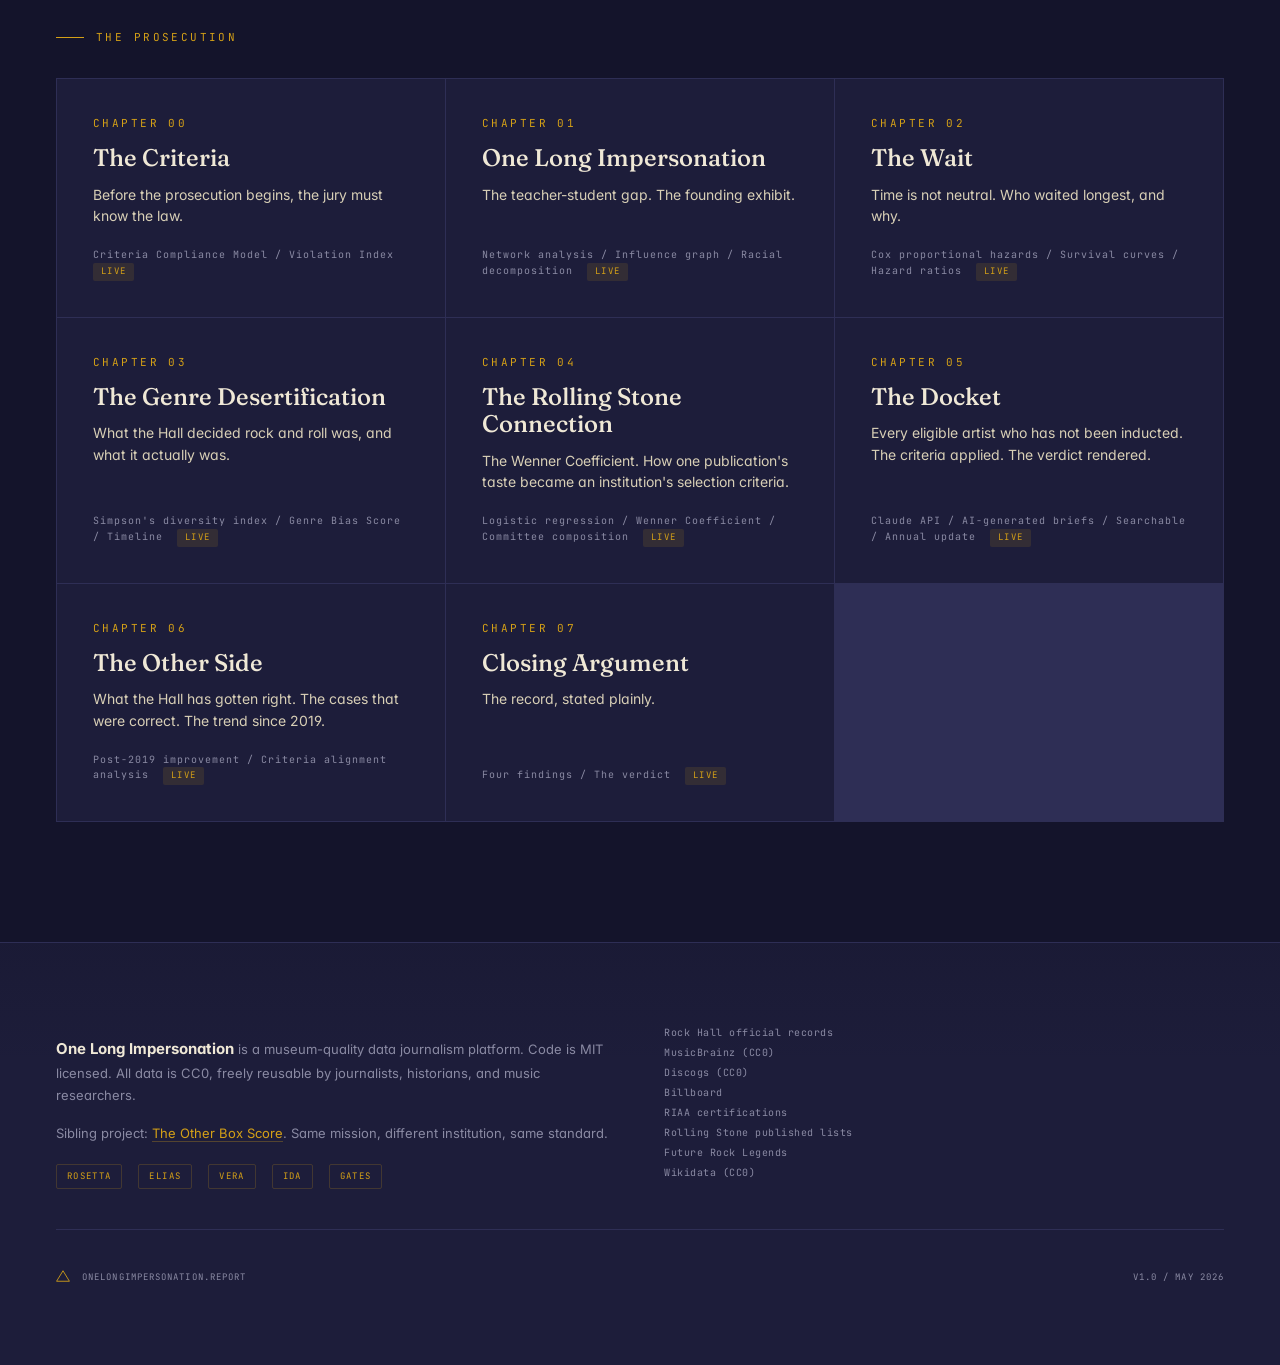
==== commit e1b468a5: "[global] feat: visual design pass for magazine-quality polish Design tokens v2: - Film grain texture" ====
--- a/site/index.html
+++ b/site/index.html
@@ -16,11 +16,11 @@
 <link rel="stylesheet" href="../shared/design-tokens.css">
 <style>
   /* ============================================
-     HERO -- full-height with pyramid
+     HERO
      ============================================ */
   .shell-hero {
     height: calc(100vh - 100px);
-    min-height: 500px;
+    min-height: 560px;
     display: flex;
     flex-direction: column;
     justify-content: center;
@@ -30,11 +30,34 @@
     box-sizing: border-box;
   }
 
+  /* Ambient glow behind hero */
+  .shell-hero::before {
+    content: "";
+    position: absolute;
+    top: 20%;
+    left: 50%;
+    width: 800px;
+    height: 600px;
+    transform: translateX(-50%);
+    background: radial-gradient(ellipse, rgba(212,160,23,0.04) 0%, transparent 70%);
+    pointer-events: none;
+  }
+
   .hero-layout {
     display: grid;
     grid-template-columns: 1fr 1fr;
-    gap: 64px;
+    gap: 80px;
     align-items: center;
+    position: relative;
+  }
+
+  .hero-text {
+    animation: hero-fade 1.2s var(--ease-out) both;
+  }
+
+  @keyframes hero-fade {
+    from { opacity: 0; transform: translateY(30px); }
+    to { opacity: 1; transform: translateY(0); }
   }
 
   .shell-quote {
@@ -42,76 +65,88 @@
     font-variation-settings: "SOFT" 100, "opsz" 144;
     font-style: italic;
     font-weight: 400;
-    font-size: clamp(18px, 2.5vw, 28px);
+    font-size: clamp(18px, 2.5vw, 26px);
     color: var(--gold);
-    line-height: 1.2;
-    margin: 0 0 12px;
+    line-height: 1.25;
+    margin: 0 0 16px;
+    position: relative;
+  }
+
+  /* Opening quotation mark ornament */
+  .shell-quote::before {
+    content: "\201C";
+    position: absolute;
+    left: -0.6em;
+    top: -0.15em;
+    font-size: 2.5em;
+    color: var(--gold);
+    opacity: 0.15;
+    font-family: var(--serif);
   }
 
   .shell-attribution {
     font-family: var(--mono);
-    font-size: 11px;
-    letter-spacing: 0.15em;
+    font-size: 10px;
+    letter-spacing: 0.18em;
+    text-transform: uppercase;
     color: var(--mute);
-    margin: 0 0 48px;
+    margin: 0 0 56px;
   }
 
   .shell-title {
     font-family: var(--serif);
     font-weight: 500;
     font-variation-settings: "SOFT" 30, "opsz" 144, "WONK" 0;
-    font-size: clamp(44px, 7vw, 96px);
-    letter-spacing: -0.025em;
-    line-height: 0.92;
+    font-size: clamp(48px, 7.5vw, 104px);
+    letter-spacing: -0.03em;
+    line-height: 0.9;
     color: var(--cream);
-    margin: 0 0 28px;
+    margin: 0 0 32px;
   }
 
   .shell-subtitle {
     font-size: 16px;
     color: var(--cream-2);
-    max-width: 520px;
-    line-height: 1.6;
+    max-width: 480px;
+    line-height: 1.65;
     margin: 0;
   }
 
-  /* Pyramid container */
+  /* Pyramid exhibit */
   .pyramid-exhibit {
     display: flex;
     flex-direction: column;
     align-items: center;
+    animation: hero-fade 1.2s var(--ease-out) 0.3s both;
   }
 
   /* ============================================
-     DOCKET STRIP -- the defendant named
+     DOCKET STRIP
      ============================================ */
   .docket-strip {
-    display: flex;
-    justify-content: center;
-    gap: 0;
+    display: grid;
+    grid-template-columns: repeat(4, 1fr);
     border-top: 1px solid var(--rule);
     border-bottom: 1px solid var(--rule);
     background: var(--ink-2);
   }
 
   .docket-strip__item {
-    flex: 1;
-    padding: 20px 32px;
+    padding: 24px 32px;
     text-align: center;
     border-right: 1px solid var(--rule);
-  }
-
-  .docket-strip__item:last-child {
-    border-right: none;
-  }
+    transition: background var(--duration) var(--ease-out);
+  }
+  .docket-strip__item:last-child { border-right: none; }
+  .docket-strip__item:hover { background: var(--ink-3); }
 
   .docket-strip__label {
     font-family: var(--mono);
     font-size: 9px;
-    letter-spacing: 0.2em;
+    letter-spacing: 0.22em;
     text-transform: uppercase;
     color: var(--mute);
-    margin-bottom: 6px;
+    margin-bottom: 8px;
   }
 
   .docket-strip__value {
@@ -119,17 +154,18 @@
     font-size: 15px;
     color: var(--cream);
     font-weight: 500;
+    font-variation-settings: "SOFT" 30, "opsz" 24;
   }
 
   /* ============================================
-     MARQUEE -- scrolling prosecution facts
+     MARQUEE
      ============================================ */
   .marquee-strip {
     overflow: hidden;
     white-space: nowrap;
-    background: var(--ink-3);
+    background: linear-gradient(90deg, var(--ink-3), rgba(38,38,72,0.8), var(--ink-3));
     border-bottom: 1px solid var(--rule);
-    padding: 10px 0;
+    padding: 12px 0;
     font-family: var(--mono);
     font-size: 10px;
     letter-spacing: 0.18em;
@@ -139,17 +175,10 @@
 
   .marquee-inner {
     display: inline-block;
-    animation: marquee-scroll 80s linear infinite;
-  }
-
-  .marquee-inner span {
-    padding: 0 32px;
-  }
-
-  .marquee-star {
-    color: var(--mute);
-    padding: 0 8px;
-  }
+    animation: marquee-scroll 90s linear infinite;
+  }
+  .marquee-inner span { padding: 0 32px; }
+  .marquee-star { color: var(--rule); padding: 0 8px; }
 
   @keyframes marquee-scroll {
     0%   { transform: translateX(0); }
@@ -157,36 +186,45 @@
   }
 
   /* ============================================
-     THREE AXES -- the prosecution's structure
+     THREE AXES
      ============================================ */
   .axes-grid {
     display: grid;
     grid-template-columns: repeat(3, 1fr);
-    gap: 48px;
+    gap: 1px;
+    background: var(--rule);
     margin-top: 48px;
   }
 
+  .axis-card {
+    background: var(--ink-2);
+    padding: 40px 36px;
+    transition: background var(--duration) var(--ease-out);
+  }
+  .axis-card:hover { background: var(--ink-3); }
+
   .axis-card__number {
     font-family: var(--mono);
     font-size: 10px;
-    letter-spacing: 0.2em;
+    letter-spacing: 0.22em;
     color: var(--gold);
     text-transform: uppercase;
-    margin-bottom: 12px;
+    margin-bottom: 16px;
   }
 
   .axis-card__title {
     font-family: var(--serif);
-    font-size: 20px;
+    font-size: 24px;
     font-weight: 500;
     color: var(--cream);
-    margin-bottom: 8px;
+    margin-bottom: 12px;
+    font-variation-settings: "SOFT" 30, "opsz" 24;
   }
 
   .axis-card__desc {
     font-size: 14px;
     color: var(--cream-2);
-    line-height: 1.6;
+    line-height: 1.65;
   }
 
   /* ============================================
@@ -194,7 +232,7 @@
      ============================================ */
   .chapter-grid {
     display: grid;
-    grid-template-columns: repeat(auto-fill, minmax(320px, 1fr));
+    grid-template-columns: repeat(auto-fill, minmax(340px, 1fr));
     gap: 1px;
     background: var(--rule);
     border: 1px solid var(--rule);
@@ -202,37 +240,56 @@
 
   .chapter-card {
     background: var(--ink-2);
-    padding: 32px;
+    padding: 36px;
     display: flex;
     flex-direction: column;
     gap: 12px;
-    transition: background 0.15s;
+    transition: all var(--duration) var(--ease-out);
     text-decoration: none;
     color: inherit;
-  }
-
-  .chapter-card:hover { background: var(--ink-3); }
+    position: relative;
+    overflow: hidden;
+  }
+
+  .chapter-card::after {
+    content: "";
+    position: absolute;
+    bottom: 0; left: 0; right: 0;
+    height: 2px;
+    background: var(--gold);
+    transform: scaleX(0);
+    transform-origin: left;
+    transition: transform var(--duration) var(--ease-out);
+  }
+
+  .chapter-card:hover {
+    background: var(--ink-3);
+  }
+  .chapter-card:hover::after {
+    transform: scaleX(1);
+  }
 
   .chapter-card__number {
     font-family: var(--mono);
     font-size: 11px;
-    letter-spacing: 0.2em;
+    letter-spacing: 0.22em;
     color: var(--gold);
     text-transform: uppercase;
   }
 
   .chapter-card__title {
     font-family: var(--serif);
-    font-size: 22px;
+    font-size: 24px;
     font-weight: 500;
     color: var(--cream);
-    line-height: 1.2;
+    line-height: 1.15;
+    font-variation-settings: "SOFT" 30, "opsz" 24;
   }
 
   .chapter-card__desc {
     font-size: 14px;
     color: var(--cream-2);
-    line-height: 1.5;
+    line-height: 1.55;
   }
 
   .chapter-card__meta {
@@ -241,6 +298,7 @@
     letter-spacing: 0.1em;
     color: var(--mute);
     margin-top: auto;
+    padding-top: 8px;
   }
 
   .chapter-card__status {
@@ -254,59 +312,117 @@
   }
 
   .chapter-card__status--live {
-    background: rgba(212,166,74,0.15);
+    background: rgba(212,160,23,0.12);
     color: var(--gold);
   }
 
   .chapter-card__status--coming {
-    background: rgba(138,138,163,0.15);
+    background: rgba(138,138,163,0.1);
     color: var(--mute);
   }
 
-  /* Colophon */
+  /* ============================================
+     COLOPHON
+     ============================================ */
+  .colophon-section {
+    border-top: 1px solid var(--rule);
+  }
+
   .colophon {
     font-size: 13px;
     color: var(--mute);
     line-height: 1.7;
   }
-  .colophon a { color: var(--gold); text-decoration: none; }
+  .colophon a { color: var(--gold); }
   .colophon a:hover { text-decoration: underline; }
+
+  .colophon__grid {
+    display: grid;
+    grid-template-columns: 1fr 1fr;
+    gap: 48px;
+    align-items: start;
+  }
+
+  .colophon__agents {
+    display: flex;
+    gap: 16px;
+    flex-wrap: wrap;
+    margin-top: 20px;
+  }
+
+  .colophon__agent {
+    font-family: var(--mono);
+    font-size: 9px;
+    letter-spacing: 0.15em;
+    text-transform: uppercase;
+    color: var(--gold);
+    padding: 4px 10px;
+    border: 1px solid rgba(212,160,23,0.2);
+    border-radius: 2px;
+  }
+
+  .colophon__sources {
+    font-family: var(--mono);
+    font-size: 10px;
+    color: var(--mute);
+    line-height: 2;
+    letter-spacing: 0.05em;
+  }
+
+  .colophon__rule {
+    height: 1px;
+    background: var(--rule);
+    margin: 40px 0;
+  }
+
+  .colophon__bottom {
+    display: flex;
+    justify-content: space-between;
+    align-items: center;
+    font-family: var(--mono);
+    font-size: 9px;
+    letter-spacing: 0.12em;
+    text-transform: uppercase;
+    color: var(--mute);
+  }
 
   /* ============================================
      RESPONSIVE
      ============================================ */
   @media (max-width: 768px) {
-    .hero-layout { grid-template-columns: 1fr; gap: 40px; }
+    .hero-layout { grid-template-columns: 1fr; gap: 48px; }
     .pyramid-exhibit { order: -1; }
-    .axes-grid { grid-template-columns: 1fr; gap: 32px; }
+    .axes-grid { grid-template-columns: 1fr; }
     .chapter-grid { grid-template-columns: 1fr; }
-    .docket-strip { flex-direction: column; }
-    .docket-strip__item { border-right: none; border-bottom: 1px solid var(--rule); padding: 14px 24px; }
+    .docket-strip { grid-template-columns: 1fr; }
+    .docket-strip__item { border-right: none; border-bottom: 1px solid var(--rule); }
     .docket-strip__item:last-child { border-bottom: none; }
+    .colophon__grid { grid-template-columns: 1fr; gap: 32px; }
+    .shell-quote::before { display: none; }
   }
 </style>
 </head>
 <body>
 
 <!-- Masthead -->
-<nav style="position:fixed; top:0; left:0; right:0; z-index:100; background:rgba(20,20,43,0.95); border-bottom:1px solid rgba(212,160,23,0.12); font-family:var(--mono); letter-spacing:0.15em; text-transform:uppercase">
+<nav style="position:fixed; top:0; left:0; right:0; z-index:100; background:rgba(20,20,43,0.95); border-bottom:1px solid rgba(212,160,23,0.12); font-family:var(--mono); letter-spacing:0.15em; text-transform:uppercase; backdrop-filter:blur(8px); -webkit-backdrop-filter:blur(8px)">
   <div style="max-width:1480px; margin:0 auto; padding:0 36px; height:44px; display:flex; align-items:center; justify-content:space-between">
     <a href="/site/" style="display:flex; align-items:center; gap:8px; text-decoration:none; color:var(--cream)">
       <svg viewBox="0 0 24 20" width="18" height="15"><polygon points="12,1 1,19 23,19" fill="none" stroke="#d4a017" stroke-width="1.5"/><line x1="4.5" y1="13" x2="19.5" y2="13" stroke="#d4a017" stroke-width="0.7" opacity="0.6"/><line x1="7" y1="7" x2="17" y2="7" stroke="#d4a017" stroke-width="0.7" opacity="0.4"/></svg>
-      <span style="font-size:9.5px; font-weight:500; letter-spacing:0.14em">The People v. The Rock Hall</span>
+      <span style="font-size:9.5px; font-weight:500; letter-spacing:0.14em; color:var(--cream)">The People v. The Rock Hall</span>
     </a>
-    <span style="color:#8a8aa3; font-size:8.5px; letter-spacing:0.12em">Case No. 2026-001 <span style="color:rgba(138,138,163,0.5); margin-left:8px">Filed May 2026</span></span>
+    <span style="color:var(--mute); font-size:8.5px; letter-spacing:0.12em">Case No. 2026-001 <span style="color:rgba(138,138,163,0.4); margin-left:8px">Filed May 2026</span></span>
   </div>
 </nav>
 
 <!-- =====================================================
-     HERO -- Quote + Title + Pyramid Exhibit
+     HERO
      ===================================================== -->
 <section class="section section--ink shell-hero">
   <div class="container">
     <div class="hero-layout">
 
-      <div>
+      <div class="hero-text">
         <blockquote class="shell-quote">
           "My whole career has been one long Sister Rosetta Tharpe impersonation."
         </blockquote>
@@ -333,7 +449,7 @@
 </section>
 
 <!-- =====================================================
-     DOCKET STRIP -- Filed / Defendant / Standard
+     DOCKET STRIP
      ===================================================== -->
 <div class="docket-strip">
   <div class="docket-strip__item">
@@ -355,50 +471,46 @@
 </div>
 
 <!-- =====================================================
-     MARQUEE -- Scrolling prosecution facts
+     MARQUEE
      ===================================================== -->
-<div class="marquee-strip">
+<div class="marquee-strip" aria-hidden="true">
   <div class="marquee-inner">
     <span>Sister Rosetta Tharpe: inducted 2018. Her student Chuck Berry: 1986.</span>
-    <span class="marquee-star">&#9733;</span>
+    <span class="marquee-star">&#9830;</span>
     <span>Big Mama Thornton wrote Hound Dog. Never inducted. Elvis: first class.</span>
-    <span class="marquee-star">&#9733;</span>
+    <span class="marquee-star">&#9830;</span>
     <span>First heavy metal induction: 2006. The Hall opened in 1986.</span>
-    <span class="marquee-star">&#9733;</span>
-    <span>Electronic music inductions under Wenner: zero.</span>
-    <span class="marquee-star">&#9733;</span>
-    <span>Wenner, 2022: "Foreigner, Boston, Styx -- that whole era never came up."</span>
-    <span class="marquee-star">&#9733;</span>
+    <span class="marquee-star">&#9830;</span>
+    <span>Electronic music performer inductions under Wenner: zero.</span>
+    <span class="marquee-star">&#9830;</span>
     <span>RS coverage vs wait time: rho = -0.43. 4 years with coverage. 13 without.</span>
-    <span class="marquee-star">&#9733;</span>
+    <span class="marquee-star">&#9830;</span>
     <span>Genre diversity improved 1.19x after Wenner exited.</span>
-    <span class="marquee-star">&#9733;</span>
-    <span>113 eligible artists. 113 cases built. The docket is open.</span>
-    <span class="marquee-star">&#9733;</span>
+    <span class="marquee-star">&#9830;</span>
+    <span>122 eligible artists. 122 cases built. The docket is open.</span>
+    <span class="marquee-star">&#9830;</span>
     <!-- Duplicate for seamless loop -->
     <span>Sister Rosetta Tharpe: inducted 2018. Her student Chuck Berry: 1986.</span>
-    <span class="marquee-star">&#9733;</span>
+    <span class="marquee-star">&#9830;</span>
     <span>Big Mama Thornton wrote Hound Dog. Never inducted. Elvis: first class.</span>
-    <span class="marquee-star">&#9733;</span>
+    <span class="marquee-star">&#9830;</span>
     <span>First heavy metal induction: 2006. The Hall opened in 1986.</span>
-    <span class="marquee-star">&#9733;</span>
-    <span>Electronic music inductions under Wenner: zero.</span>
-    <span class="marquee-star">&#9733;</span>
-    <span>Wenner, 2022: "Foreigner, Boston, Styx -- that whole era never came up."</span>
-    <span class="marquee-star">&#9733;</span>
+    <span class="marquee-star">&#9830;</span>
+    <span>Electronic music performer inductions under Wenner: zero.</span>
+    <span class="marquee-star">&#9830;</span>
     <span>RS coverage vs wait time: rho = -0.43. 4 years with coverage. 13 without.</span>
-    <span class="marquee-star">&#9733;</span>
+    <span class="marquee-star">&#9830;</span>
     <span>Genre diversity improved 1.19x after Wenner exited.</span>
-    <span class="marquee-star">&#9733;</span>
-    <span>113 eligible artists. 113 cases built. The docket is open.</span>
-    <span class="marquee-star">&#9733;</span>
+    <span class="marquee-star">&#9830;</span>
+    <span>122 eligible artists. 122 cases built. The docket is open.</span>
+    <span class="marquee-star">&#9830;</span>
   </div>
 </div>
 
 <!-- =====================================================
      THREE AXES OF PROSECUTION
      ===================================================== -->
-<section class="section section--ink2">
+<section class="section section--ink2" style="padding-top:100px">
   <div class="container">
     <div class="exhibit-label" style="margin-bottom:32px">
       <span>The Three Axes of Prosecution</span>
@@ -448,25 +560,47 @@
 <!-- =====================================================
      COLOPHON
      ===================================================== -->
-<section class="section section--ink2" style="padding:80px 0; border-top:1px solid var(--rule)">
-  <div class="container container--narrow colophon">
-    <p><strong style="color:var(--cream)">One Long Impersonation</strong> is a museum-quality data journalism
-    platform. Code is MIT licensed. All data is CC0 -- freely reusable by journalists, historians,
-    and music researchers.</p>
-
-    <p>Sibling project: <a href="https://theotherboxscore.org">The Other Box Score</a> --
-    the same mission, different institution, same standard.</p>
-
-    <p style="margin-top:24px">
-      <span class="mono" style="font-size:10px; letter-spacing:0.15em; text-transform:uppercase; color:var(--gold)">
-        Agent team: Rosetta / Elias / Vera / Ida / Gates
+<section class="section section--ink2 colophon-section" style="padding:80px 0">
+  <div class="container colophon">
+    <div class="colophon__grid">
+      <div>
+        <p><strong style="color:var(--cream); font-size:15px">One Long Impersonation</strong> is a museum-quality
+        data journalism platform. Code is MIT licensed. All data is CC0, freely reusable by
+        journalists, historians, and music researchers.</p>
+
+        <p style="margin-top:16px">Sibling project: <a href="https://theotherboxscore.org">The Other Box Score</a>.
+        Same mission, different institution, same standard.</p>
+
+        <div class="colophon__agents">
+          <span class="colophon__agent">Rosetta</span>
+          <span class="colophon__agent">Elias</span>
+          <span class="colophon__agent">Vera</span>
+          <span class="colophon__agent">Ida</span>
+          <span class="colophon__agent">Gates</span>
+        </div>
+      </div>
+
+      <div class="colophon__sources">
+        Rock Hall official records<br>
+        MusicBrainz (CC0)<br>
+        Discogs (CC0)<br>
+        Billboard<br>
+        RIAA certifications<br>
+        Rolling Stone published lists<br>
+        Future Rock Legends<br>
+        Wikidata (CC0)
+      </div>
+    </div>
+
+    <div class="colophon__rule"></div>
+
+    <div class="colophon__bottom">
+      <span>
+        <svg viewBox="0 0 24 20" width="14" height="12" style="vertical-align:-2px; margin-right:6px"><polygon points="12,1 1,19 23,19" fill="none" stroke="#d4a017" stroke-width="1.5"/></svg>
+        onelongimpersonation.report
       </span>
-    </p>
-
-    <p style="margin-top:32px; font-size:11px; color:var(--mute)">
-      Data sources: Rock Hall official records, MusicBrainz (CC0), Discogs (CC0),
-      Billboard, RIAA, Rolling Stone published lists, Future Rock Legends, Wikidata (CC0)
-    </p>
+      <span>v1.0 / May 2026</span>
+    </div>
   </div>
 </section>
 
@@ -491,7 +625,6 @@
     bandLines.push({ a: lerp(apex, baseL, t), b: lerp(apex, baseR, t), t: t });
   }
 
-  // Trusses
   var trussPaths = '';
   for (var i = 1; i <= bands; i++) {
     var top = i === 1 ? { a: apex, b: apex } : { a: bandLines[i - 2].a, b: bandLines[i - 2].b };
@@ -515,14 +648,12 @@
     }
   }
 
-  // Tower
   var towerW = 56, towerH = 170;
   var towerX = W * 0.72, towerY = H - 60 - towerH;
   var towerLines = '';
   for (var i = 1; i <= 12; i++) towerLines += '<line x1="'+towerX+'" x2="'+(towerX+towerW)+'" y1="'+(towerY+i*towerH/13)+'" y2="'+(towerY+i*towerH/13)+'" stroke="'+ink+'" stroke-opacity="0.18" stroke-width="0.5"/>';
   for (var i = 1; i <= 3; i++) towerLines += '<line x1="'+(towerX+i*towerW/4)+'" x2="'+(towerX+i*towerW/4)+'" y1="'+towerY+'" y2="'+(towerY+towerH)+'" stroke="'+ink+'" stroke-opacity="0.18" stroke-width="0.5"/>';
 
-  // Band lines
   var bandPaths = '';
   for (var i = 0; i < bandLines.length; i++) {
     var b = bandLines[i];
@@ -535,32 +666,21 @@
       '<linearGradient id="pgw" x1="0" y1="0" x2="0" y2="1"><stop offset="0%" stop-color="'+accent+'" stop-opacity="0"/><stop offset="100%" stop-color="'+accent+'" stop-opacity="0.18"/></linearGradient>' +
       '<filter id="ps" x="-20%" y="-20%" width="140%" height="140%"><feGaussianBlur stdDeviation="3"/></filter>' +
     '</defs>' +
-    // Ground
     '<line x1="0" y1="'+(H-58)+'" x2="'+W+'" y2="'+(H-58)+'" stroke="'+ink+'" stroke-opacity="0.35" stroke-width="0.5"/>' +
-    // Glow
     '<ellipse cx="'+(W/2)+'" cy="'+(H-58)+'" rx="'+(W*0.46)+'" ry="10" fill="'+accent+'" fill-opacity="0.18" filter="url(#ps)"/>' +
-    // Tower
     '<g opacity="0.85"><rect x="'+towerX+'" y="'+towerY+'" width="'+towerW+'" height="'+towerH+'" fill="none" stroke="'+ink+'" stroke-opacity="0.55" stroke-width="0.8"/>'+towerLines+'</g>' +
-    // Glass fill
     '<polygon points="'+apex.x+','+apex.y+' '+baseL.x+','+baseL.y+' '+baseR.x+','+baseR.y+'" fill="url(#pg)"/>' +
-    // Trusses
     '<g stroke="'+accent+'" stroke-opacity="0.55" stroke-width="0.7">'+trussPaths+'</g>' +
-    // Band lines
     '<g stroke="'+accent+'" stroke-opacity="0.85" stroke-width="0.9">'+bandPaths+'</g>' +
-    // Outer edges
     '<polygon points="'+apex.x+','+apex.y+' '+baseL.x+','+baseL.y+' '+baseR.x+','+baseR.y+'" fill="none" stroke="'+accent+'" stroke-width="1.6"/>' +
-    // Apex
     '<circle cx="'+apex.x+'" cy="'+apex.y+'" r="2.4" fill="'+accent+'"/><circle cx="'+apex.x+'" cy="'+apex.y+'" r="6" fill="'+accent+'" fill-opacity="0.25"/>' +
-    // Floor reflection
     '<polygon points="'+baseL.x+','+baseL.y+' '+baseR.x+','+baseR.y+' '+(baseR.x-40)+','+(baseR.y+28)+' '+(baseL.x+40)+','+(baseL.y+28)+'" fill="url(#pgw)" opacity="0.55"/>' +
-    // Crosshair ticks
     '<g stroke="'+ink+'" stroke-opacity="0.55" stroke-width="0.8" fill="none">' +
       '<path d="M6,6 L18,6 M6,6 L6,18"/>' +
       '<path d="M'+(W-6)+',6 L'+(W-18)+',6 M'+(W-6)+',6 L'+(W-6)+',18"/>' +
       '<path d="M6,'+(H-6)+' L18,'+(H-6)+' M6,'+(H-6)+' L6,'+(H-18)+'"/>' +
       '<path d="M'+(W-6)+','+(H-6)+' L'+(W-18)+','+(H-6)+' M'+(W-6)+','+(H-6)+' L'+(W-6)+','+(H-18)+'"/>' +
     '</g>' +
-    // Exhibit label
     '<text x="'+apex.x+'" y="'+(H-26)+'" fill="'+accent+'" text-anchor="middle" font-family="\'JetBrains Mono\',monospace" font-size="8" letter-spacing="0.2em" text-transform="uppercase" opacity="0.75">STATE\'S EXHIBIT 000 &#183; THE DEFENDANT &#183; CLEVELAND OH &#183; OPENED 1995</text>' +
   '</svg>';
 
@@ -572,10 +692,11 @@
     .then(function(data) {
       var grid = document.getElementById('chapter-grid');
       if (!grid || !data.chapters) return;
-      data.chapters.forEach(function(ch) {
+      data.chapters.forEach(function(ch, i) {
         var isLive = ch.status === 'live';
         var el = document.createElement(isLive ? 'a' : 'div');
         el.className = 'chapter-card';
+        el.style.setProperty('--i', i);
         if (isLive) el.href = '..' + ch.url;
         else el.style.cursor = 'default';
         var statusClass = isLive ? 'chapter-card__status--live' : 'chapter-card__status--coming';
--- a/shared/design-tokens.css
+++ b/shared/design-tokens.css
@@ -1,5 +1,5 @@
-/* One Long Impersonation -- Shared Design Tokens */
-/* Import this in every chapter and the shell */
+/* One Long Impersonation -- Shared Design Tokens v2 */
+/* Prosecution exhibit meets museum quality */
 /* Full design system documented in docs/design.md */
 
 @import url("https://fonts.googleapis.com/css2?family=Fraunces:opsz,wght,SOFT,WONK@9..144,300..900,0..100,0..1&family=Inter:wght@300;400;500;600;700&family=JetBrains+Mono:wght@300;400;500;600&display=swap");
@@ -11,7 +11,7 @@
   --ink-3:      #262648;
   --rule:       #2e2e55;
 
-  /* Paper surfaces (for light sections) */
+  /* Paper surfaces */
   --paper:      #f1ece1;
   --paper-2:    #e8e1d1;
   --paper-3:    #ddd3bd;
@@ -26,6 +26,7 @@
   /* Accents */
   --gold:       #d4a017;
   --gold-hot:   #e8b727;
+  --gold-dim:   rgba(212,160,23,0.12);
   --blood:      #b03434;
   --blood-deep: #7a1f1f;
   --moss:       #5f7d56;
@@ -34,13 +35,18 @@
   --serif:   "Fraunces", Georgia, serif;
   --sans:    "Inter", system-ui, sans-serif;
   --mono:    "JetBrains Mono", ui-monospace, monospace;
+
+  /* Motion */
+  --ease-out:   cubic-bezier(0.16, 1, 0.3, 1);
+  --ease-in-out: cubic-bezier(0.65, 0, 0.35, 1);
+  --duration:   0.3s;
+  --duration-slow: 0.6s;
 }
 
 /* ------------------------------------------------
    TYPE SYSTEM
    ------------------------------------------------ */
 
-/* Display -- large headlines */
 .display {
   font-family: var(--serif);
   font-weight: 500;
@@ -49,7 +55,6 @@
   line-height: 0.96;
 }
 
-/* Display with wonk axis -- stylistic alternates */
 .display-wonk {
   font-family: var(--serif);
   font-weight: 500;
@@ -58,19 +63,16 @@
   line-height: 0.95;
 }
 
-/* Serif body -- for pull quotes and opening statements */
 .serif {
   font-family: var(--serif);
   font-variation-settings: "SOFT" 30, "opsz" 24;
 }
 
-/* Monospace -- for data labels, exhibit labels, annotations */
 .mono {
   font-family: var(--mono);
   font-feature-settings: "ss02", "ss03";
 }
 
-/* Small caps -- for section labels and metadata */
 .smallcaps {
   font-family: var(--sans);
   text-transform: uppercase;
@@ -83,11 +85,38 @@
    SECTION PRIMITIVES
    ------------------------------------------------ */
 
-.section { position: relative; padding: 120px 0; }
-.section--paper { background: var(--ink-3); color: var(--cream); border-top: 1px solid rgba(212,160,23,0.15); }
-.section--bone  { background: #1a1a38; color: var(--cream); border-top: 1px solid rgba(212,160,23,0.15); }
-.section--ink   { background: var(--ink); color: var(--cream); }
-.section--ink2  { background: var(--ink-2); color: var(--cream); }
+.section {
+  position: relative;
+  padding: 120px 0;
+}
+
+.section--paper {
+  background: var(--ink-3);
+  color: var(--cream);
+  border-top: 1px solid var(--gold-dim);
+}
+
+.section--bone {
+  background: #1a1a38;
+  color: var(--cream);
+  border-top: 1px solid var(--gold-dim);
+}
+
+.section--ink {
+  background: var(--ink);
+  color: var(--cream);
+}
+
+.section--ink2 {
+  background: var(--ink-2);
+  color: var(--cream);
+}
+
+/* Subtle gradient transitions between sections */
+.section + .section--ink2,
+.section--ink + .section--paper {
+  background-image: linear-gradient(to bottom, rgba(20,20,43,0.3) 0%, transparent 120px);
+}
 
 .container        { max-width: 1240px; margin: 0 auto; padding: 0 56px; }
 .container--wide  { max-width: 1480px; }
@@ -141,6 +170,19 @@
   line-height: 1.05;
 }
 
+/* Prosecution callout -- for key findings */
+.callout {
+  position: relative;
+  padding: 28px 32px;
+  background: rgba(212,160,23,0.04);
+  border-left: 3px solid var(--gold);
+  border-radius: 0 4px 4px 0;
+}
+.callout--blood {
+  background: rgba(176,52,52,0.06);
+  border-left-color: var(--blood);
+}
+
 /* Verdict stamp */
 .stamp {
   display: inline-block;
@@ -163,12 +205,67 @@
       transparent 1px 6px);
 }
 
-/* Tabular numbers for data displays */
+/* Tabular numbers */
 .tnum { font-variant-numeric: tabular-nums; }
 
 /* ------------------------------------------------
+   LINKS & INTERACTIONS
+   ------------------------------------------------ */
+
+a {
+  color: inherit;
+  text-decoration: none;
+  transition: color var(--duration) var(--ease-out);
+}
+
+a:hover { color: var(--gold); }
+
+/* Text links within prose */
+.prose a,
+p a {
+  color: var(--gold);
+  text-decoration: underline;
+  text-decoration-color: rgba(212,160,23,0.3);
+  text-underline-offset: 3px;
+  transition: text-decoration-color var(--duration) var(--ease-out);
+}
+.prose a:hover,
+p a:hover {
+  text-decoration-color: var(--gold);
+}
+
+/* Focus states (accessibility) */
+:focus-visible {
+  outline: 2px solid var(--gold);
+  outline-offset: 3px;
+  border-radius: 2px;
+}
+
+/* Button-style links */
+.btn {
+  display: inline-block;
+  font-family: var(--mono);
+  font-size: 11px;
+  letter-spacing: 0.15em;
+  text-transform: uppercase;
+  color: var(--gold);
+  border: 1px solid var(--gold);
+  padding: 12px 32px;
+  transition: all var(--duration) var(--ease-out);
+  cursor: pointer;
+}
+.btn:hover {
+  background: var(--gold);
+  color: var(--ink);
+}
+
+/* ------------------------------------------------
    GLOBAL DEFAULTS
    ------------------------------------------------ */
+
+html {
+  scroll-behavior: smooth;
+}
 
 html, body { margin: 0; padding: 0; }
 
@@ -183,13 +280,55 @@
   font-feature-settings: "ss01", "cv11";
 }
 
-a { color: inherit; text-decoration: none; }
+/* Film grain texture overlay */
+body::after {
+  content: "";
+  position: fixed;
+  top: 0; left: 0; right: 0; bottom: 0;
+  pointer-events: none;
+  z-index: 9999;
+  opacity: 0.025;
+  background-image: url("data:image/svg+xml,%3Csvg viewBox='0 0 256 256' xmlns='http://www.w3.org/2000/svg'%3E%3Cfilter id='n'%3E%3CfeTurbulence type='fractalNoise' baseFrequency='0.85' numOctaves='4' stitchTiles='stitch'/%3E%3C/filter%3E%3Crect width='100%25' height='100%25' filter='url(%23n)'/%3E%3C/svg%3E");
+  background-size: 256px 256px;
+}
 
 ::selection { background: var(--gold); color: var(--ink); }
 
-::-webkit-scrollbar { width: 8px; }
+/* Custom scrollbar */
+::-webkit-scrollbar { width: 6px; }
 ::-webkit-scrollbar-track { background: transparent; }
-::-webkit-scrollbar-thumb { background: rgba(212,160,23,0.3); border-radius: 4px; }
+::-webkit-scrollbar-thumb {
+  background: rgba(212,160,23,0.25);
+  border-radius: 3px;
+}
+::-webkit-scrollbar-thumb:hover {
+  background: rgba(212,160,23,0.45);
+}
+
+/* ------------------------------------------------
+   ANIMATION UTILITIES
+   ------------------------------------------------ */
+
+/* Fade in on scroll (add via JS) */
+.reveal {
+  opacity: 0;
+  transform: translateY(24px);
+  transition: opacity var(--duration-slow) var(--ease-out),
+              transform var(--duration-slow) var(--ease-out);
+}
+.reveal.is-visible {
+  opacity: 1;
+  transform: translateY(0);
+}
+
+/* Stagger children */
+.stagger > * { transition-delay: calc(var(--i, 0) * 80ms); }
+
+/* Subtle pulse for live indicators */
+@keyframes pulse-gold {
+  0%, 100% { opacity: 1; }
+  50% { opacity: 0.5; }
+}
 
 /* ------------------------------------------------
    RESPONSIVE
@@ -205,3 +344,10 @@
   .section { padding: 60px 0; }
   body { font-size: 15px; }
 }
+
+/* Reduce motion for accessibility */
+@media (prefers-reduced-motion: reduce) {
+  html { scroll-behavior: auto; }
+  .reveal { opacity: 1; transform: none; transition: none; }
+  .marquee-inner { animation: none !important; }
+}
